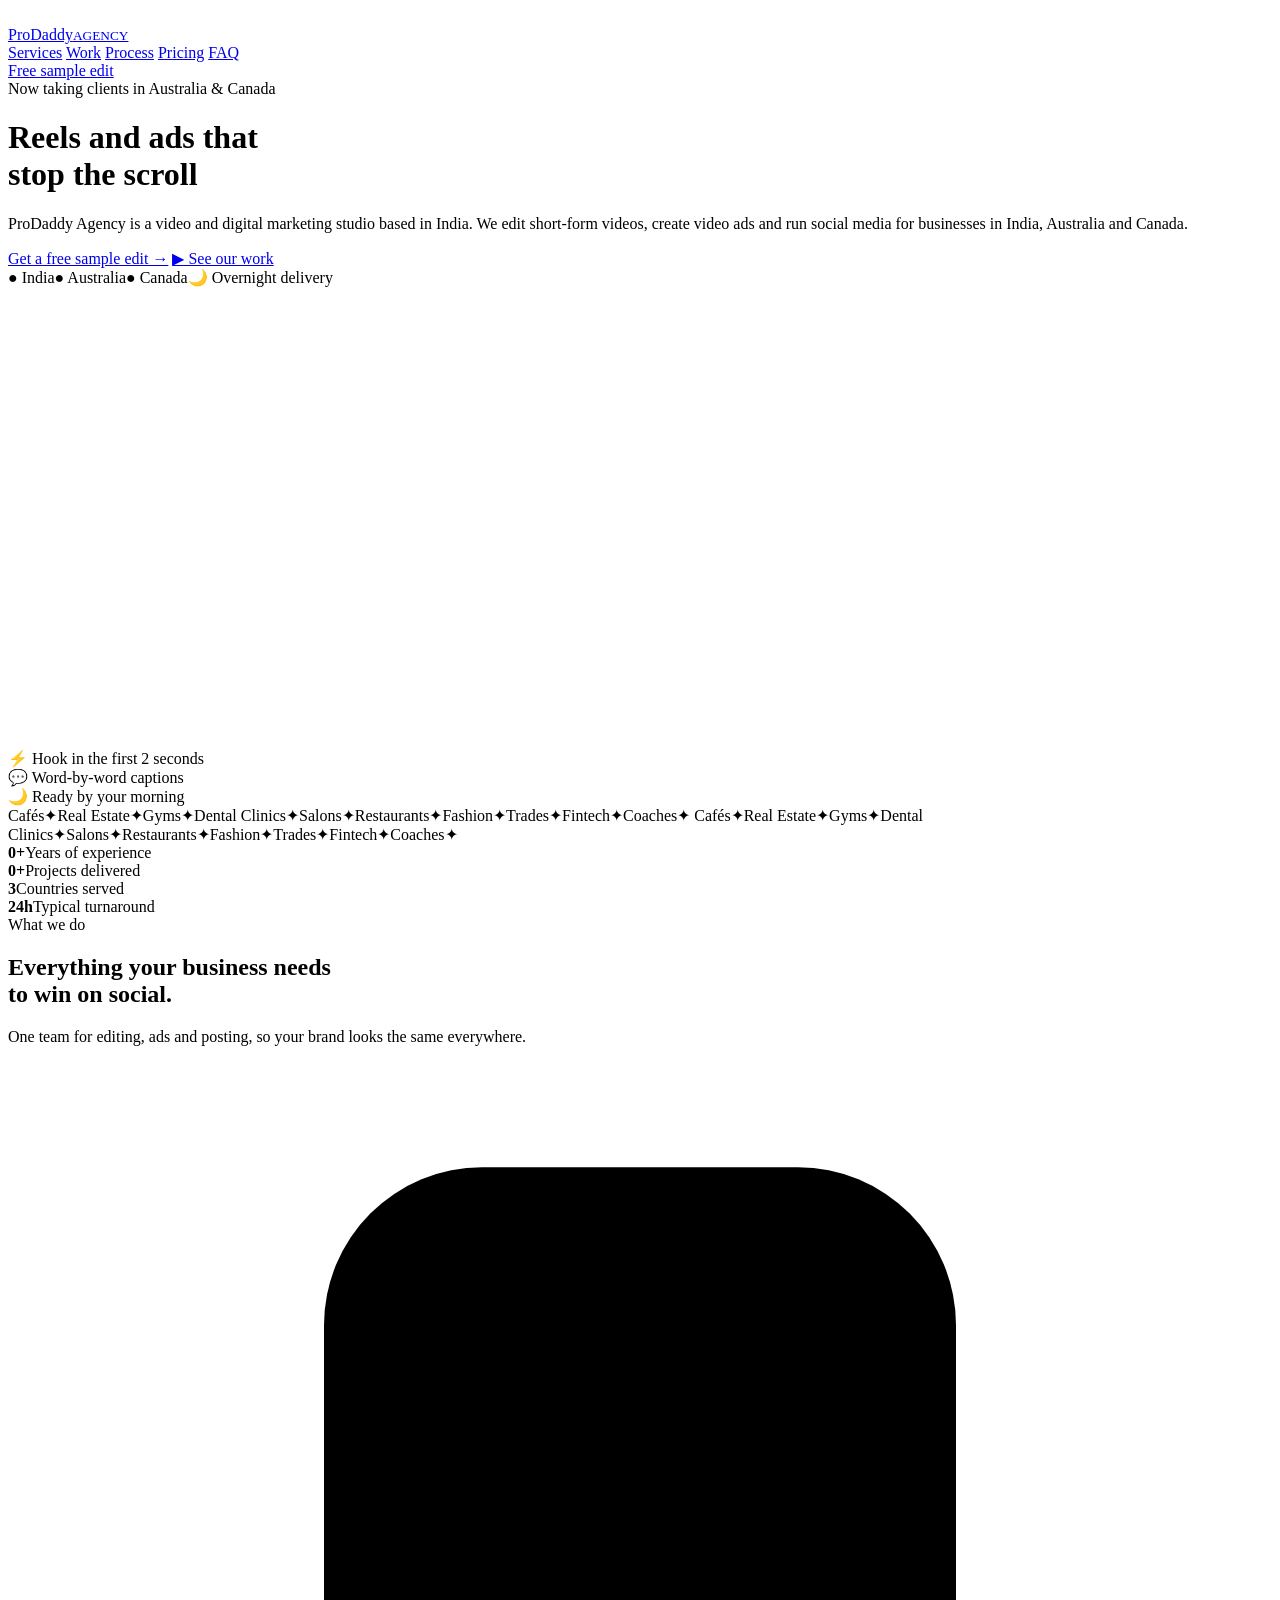
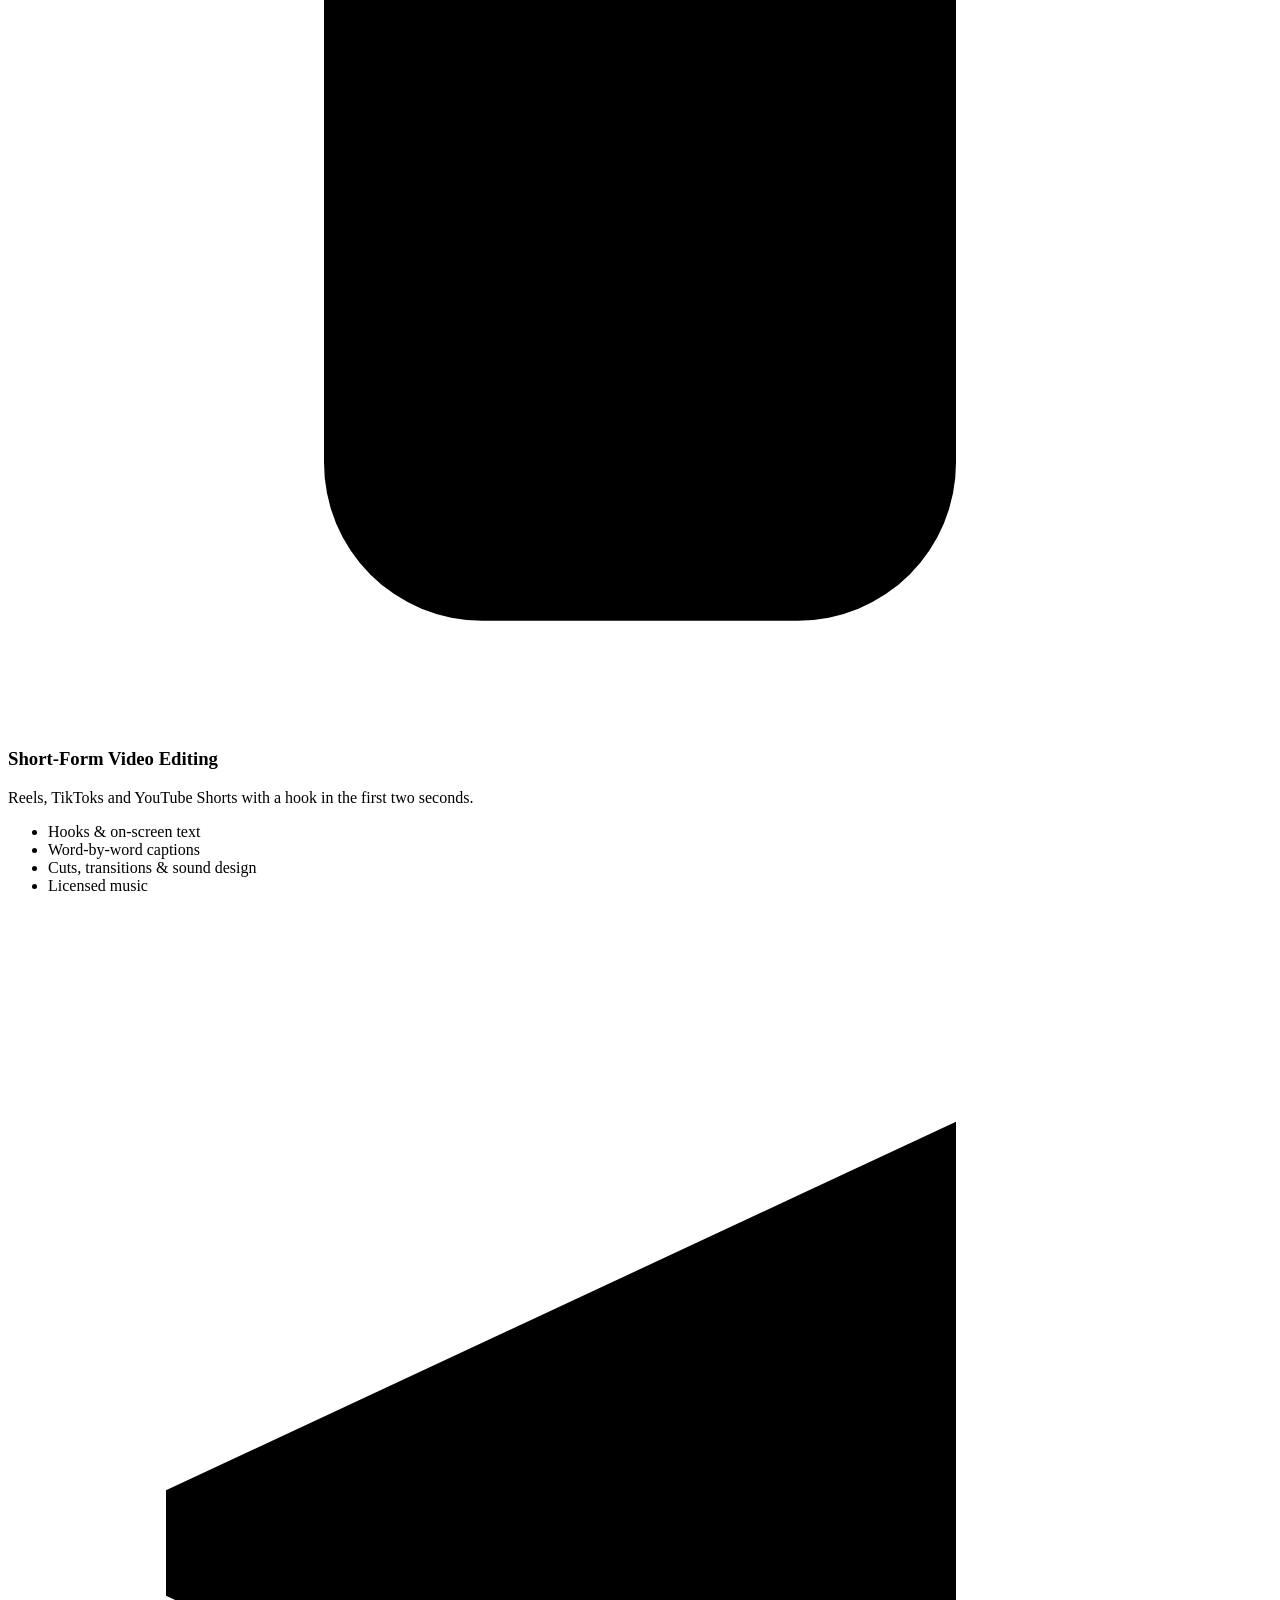
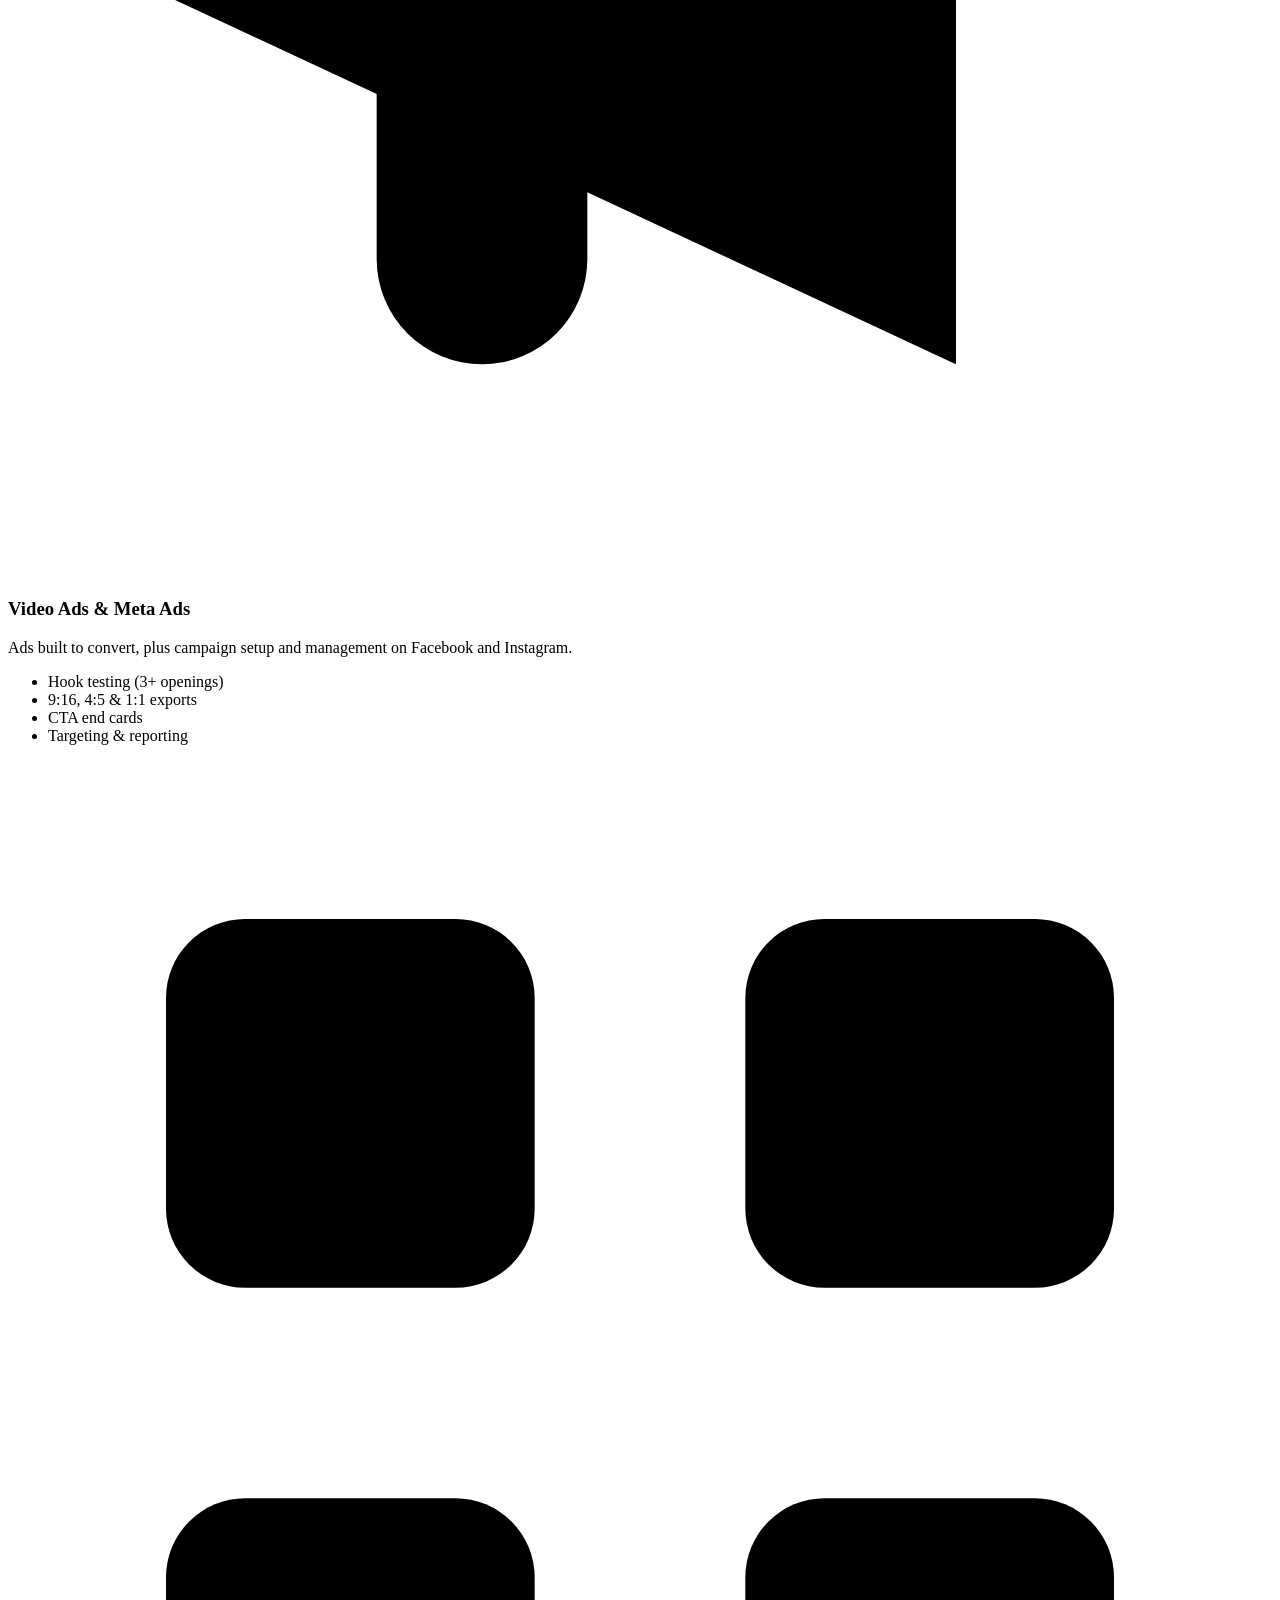
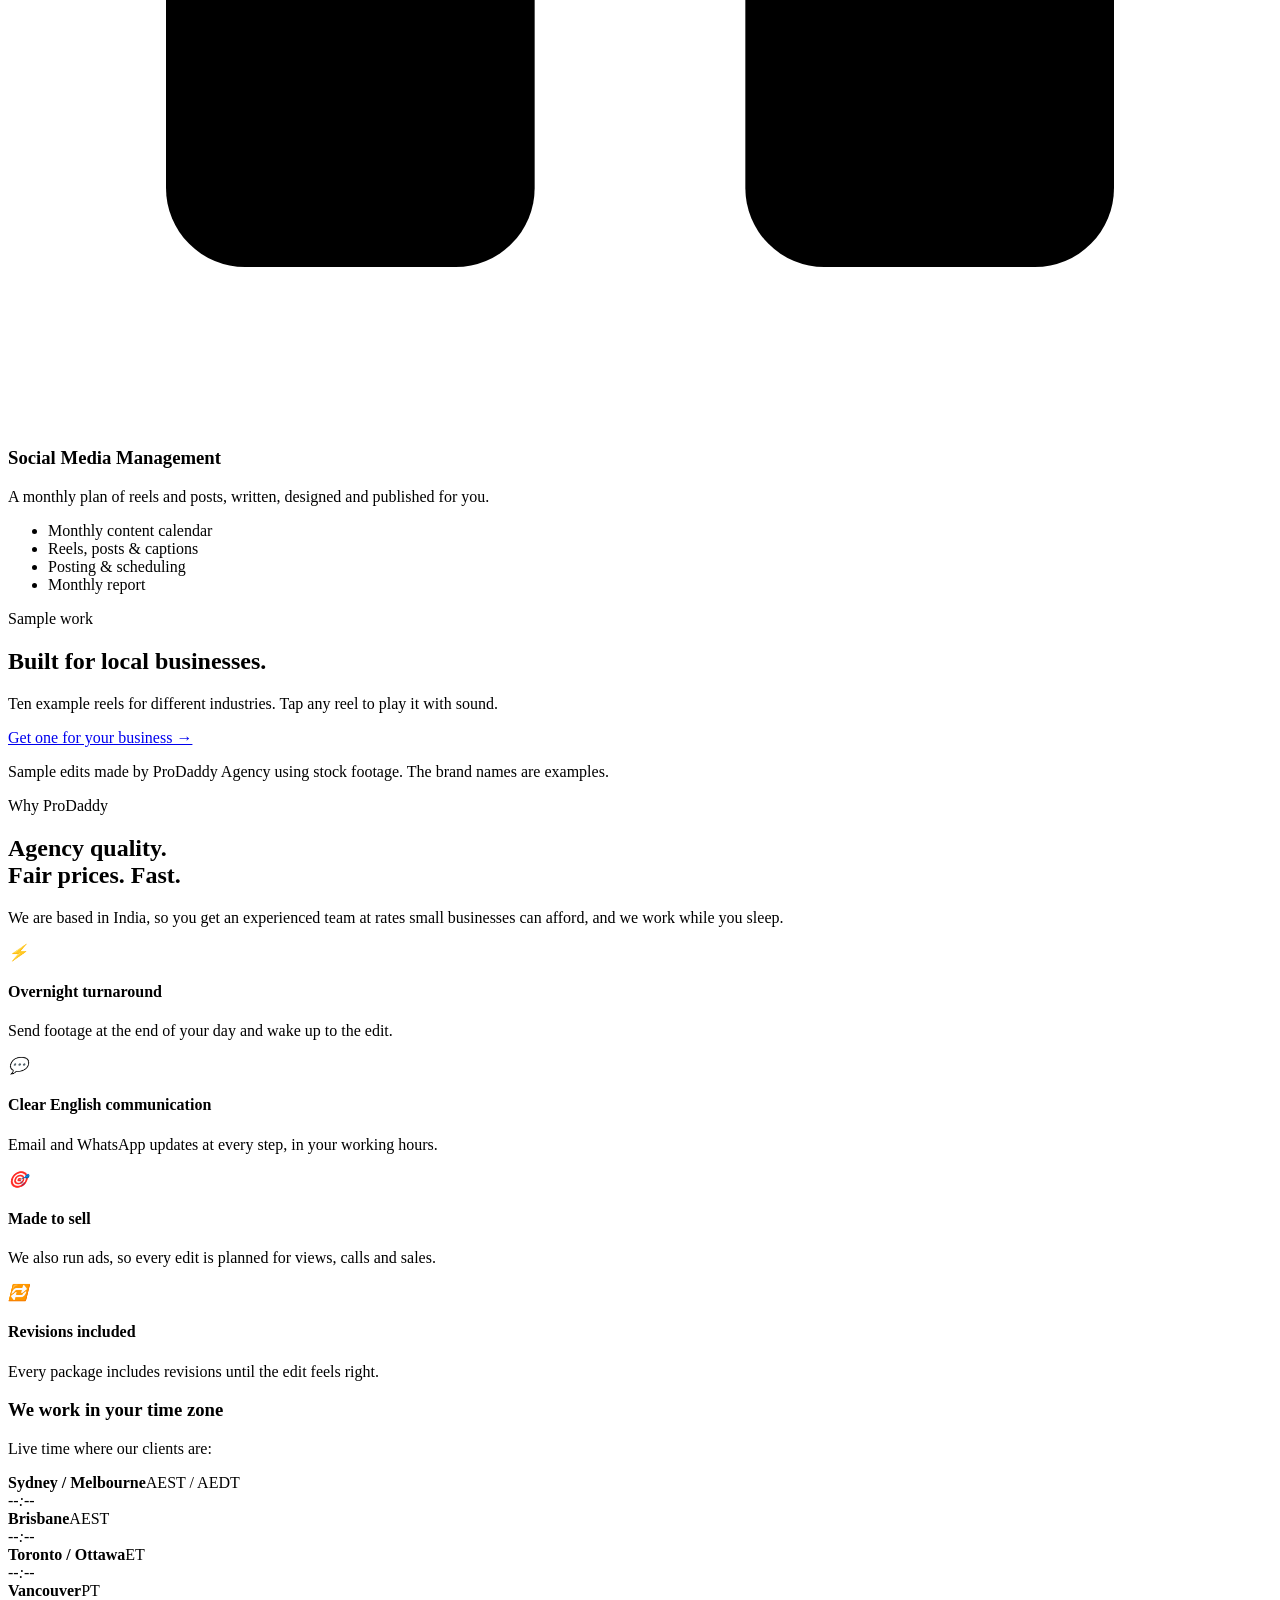
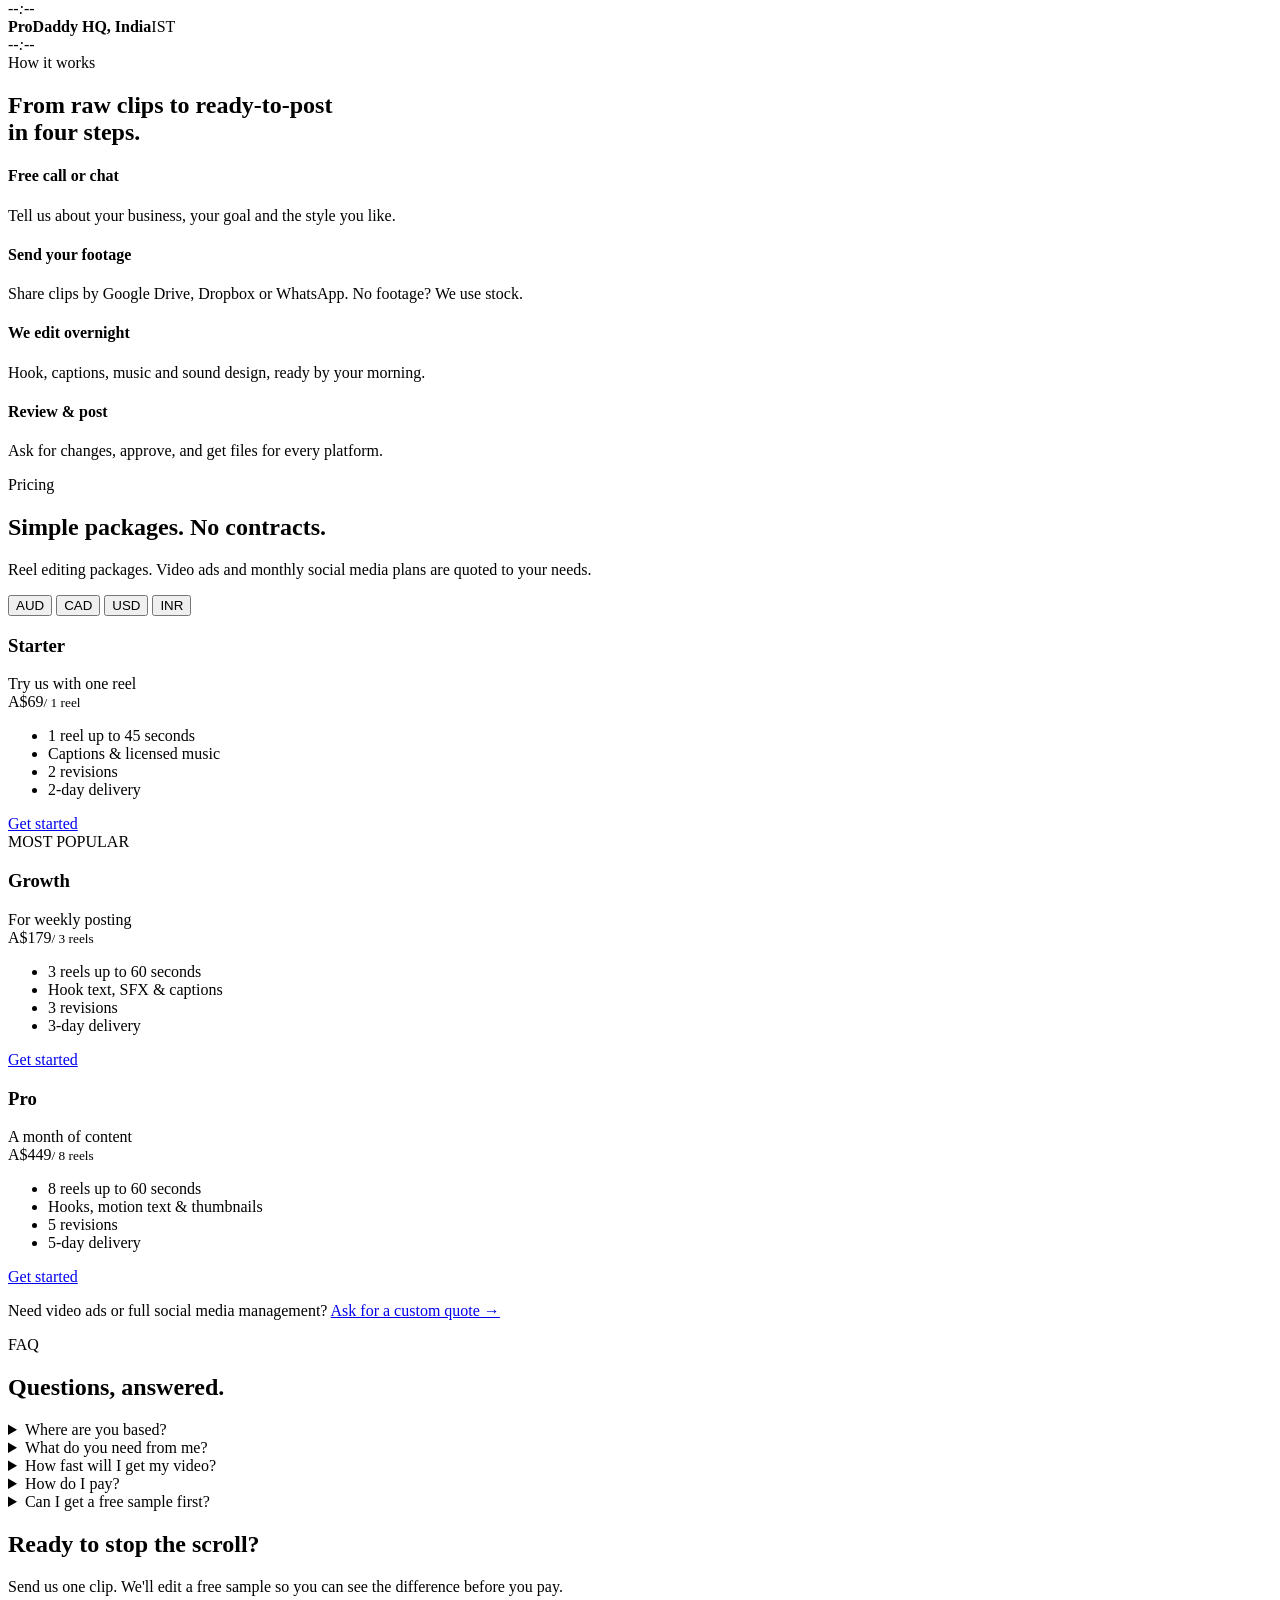
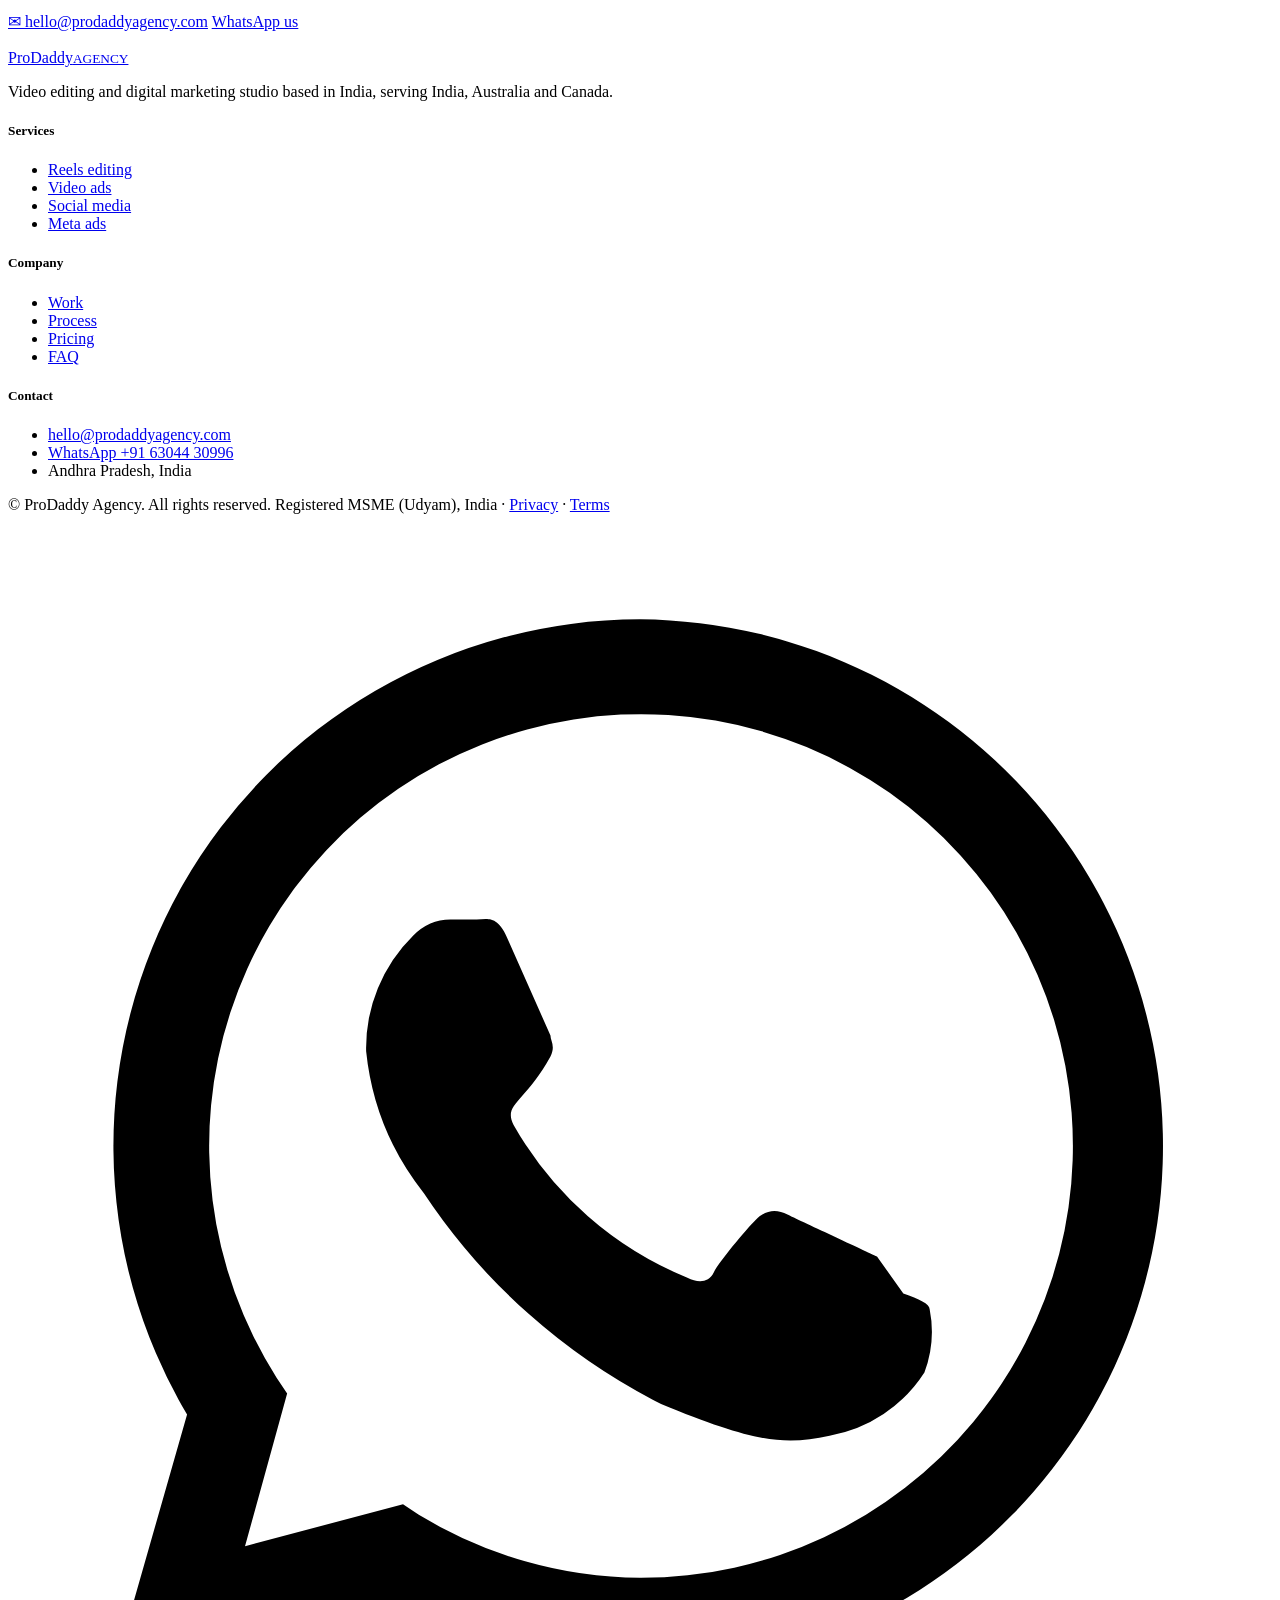
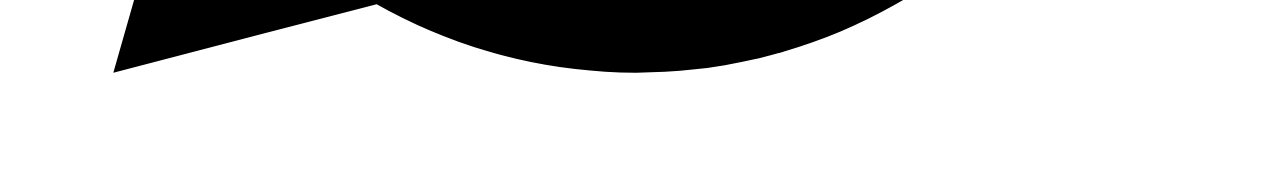
==== index.html @ bc30fbfe "Add files via upload" ====
<!doctype html>
<!--
  ProDaddy Agency – home page
  Files used by this page:
    css/style.css   → all colours, layout and design
    js/main.js      → animations, sample reels list, prices
    assets/images/  → logo, favicon, social share image
    assets/work/    → sample reel videos (.mp4) and their cover images (.jpg)
  Each section below starts with a comment that says what it is.
-->
<html lang="en">
<head>
  <meta charset="utf-8">
  <meta name="viewport" content="width=device-width, initial-scale=1">
  <title>ProDaddy Agency | Short-Form Video & Meta Ads Agency</title>
  <meta name="description" content="ProDaddy Agency is an India-based video and digital marketing agency. Scroll-stopping Reels, TikToks, video ads and social media management for businesses in India, Australia and Canada.">

  <!-- How the link looks when shared on WhatsApp, Facebook, LinkedIn -->
  <meta property="og:title" content="ProDaddy Agency | Scroll-stopping Reels & Ads">
  <meta property="og:description" content="Short-form video editing, video ads and social media management. India-based, serving India, Australia & Canada.">
  <meta property="og:image" content="assets/images/og.jpg">

  <link rel="icon" href="assets/images/favicon.png">
  <link rel="apple-touch-icon" href="assets/images/icon-192.png">
  <link rel="preconnect" href="https://fonts.googleapis.com">
  <link rel="preconnect" href="https://fonts.gstatic.com" crossorigin>
  <link href="https://fonts.googleapis.com/css2?family=Poppins:wght@400;500;600;700;800&display=swap" rel="stylesheet">
  <link rel="stylesheet" href="css/style.css">
</head>
<body>

<!-- ===================== NAVIGATION BAR ===================== -->
<nav class="nav" id="nav">
  <div class="container">
    <a href="#" class="logo"><img src="assets/images/favicon.png" alt=""><div>ProDaddy<small>AGENCY</small></div></a>
    <div class="nav-links">
      <a href="#services">Services</a>
      <a href="#work">Work</a>
      <a href="#process">Process</a>
      <a href="#pricing">Pricing</a>
      <a href="#faq">FAQ</a>
    </div>
    <a href="#contact" class="btn btn-primary">Free sample edit</a>
  </div>
</nav>


<!-- ===================== HERO (first screen) ===================== -->
<header class="hero">
  <div class="container">
    <div>
      <div class="status-pill"><span class="dot"></span> Now taking clients in Australia & Canada</div>
      <h1>Reels and ads that<br><span class="gradient-text rotating-word" id="rotating-word">stop the scroll</span></h1>
      <p class="lead">ProDaddy Agency is a video and digital marketing studio based in India. We edit short-form videos, create video ads and run social media for businesses in India, Australia and Canada.</p>
      <div class="button-row">
        <a href="#contact" class="btn btn-primary">Get a free sample edit →</a>
        <a href="#work" class="btn btn-outline">▶ See our work</a>
      </div>
      <div class="hero-countries"><span>● India</span><span>● Australia</span><span>● Canada</span><span>🌙 Overnight delivery</span></div>
    </div>

    <div class="phones">
      <div class="phone phone-left"><video src="assets/work/cafe.mp4" poster="assets/work/cafe.jpg" autoplay muted loop playsinline preload="metadata"></video></div>
      <div class="phone phone-center"><video src="assets/work/pay.mp4" poster="assets/work/pay.jpg" autoplay muted loop playsinline preload="metadata"></video></div>
      <div class="phone phone-right"><video src="assets/work/gym.mp4" poster="assets/work/gym.jpg" autoplay muted loop playsinline preload="metadata"></video></div>
      <div class="badge-float badge-1"><span>⚡</span> Hook in the first 2 seconds</div>
      <div class="badge-float badge-2"><span>💬</span> Word-by-word captions</div>
      <div class="badge-float badge-3"><span>🌙</span> Ready by your morning</div>
    </div>
  </div>
</header>


<!-- ===================== INDUSTRIES STRIP (scrolls by itself) ===================== -->
<!-- The list is written twice so the loop looks endless -->
<div class="marquee" aria-hidden="true">
  <div class="marquee-track">
    <span>Cafés</span><span>✦</span><span>Real Estate</span><span>✦</span><span>Gyms</span><span>✦</span><span>Dental Clinics</span><span>✦</span><span>Salons</span><span>✦</span><span>Restaurants</span><span>✦</span><span>Fashion</span><span>✦</span><span>Trades</span><span>✦</span><span>Fintech</span><span>✦</span><span>Coaches</span><span>✦</span>
    <span>Cafés</span><span>✦</span><span>Real Estate</span><span>✦</span><span>Gyms</span><span>✦</span><span>Dental Clinics</span><span>✦</span><span>Salons</span><span>✦</span><span>Restaurants</span><span>✦</span><span>Fashion</span><span>✦</span><span>Trades</span><span>✦</span><span>Fintech</span><span>✦</span><span>Coaches</span><span>✦</span>
  </div>
</div>


<!-- ===================== NUMBERS ===================== -->
<div class="stats">
  <div class="container">
    <div><b><span data-count="5">0</span>+</b><span>Years of experience</span></div>
    <div><b><span data-count="1000">0</span>+</b><span>Projects delivered</span></div>
    <div><b>3</b><span>Countries served</span></div>
    <div><b>24h</b><span>Typical turnaround</span></div>
  </div>
</div>


<!-- ===================== SERVICES ===================== -->
<section id="services">
  <div class="container">
    <span class="eyebrow">What we do</span>
    <h2>Everything your business needs<br>to win on social.</h2>
    <p class="lead">One team for editing, ads and posting, so your brand looks the same everywhere.</p>

    <div class="services-grid">
      <div class="card glow-card reveal">
        <div class="icon"><svg viewBox="0 0 24 24"><rect x="6" y="2" width="12" height="20" rx="3"/><path d="M10.5 9.5v5l4-2.5z"/></svg></div>
        <h3>Short-Form Video Editing</h3>
        <p>Reels, TikToks and YouTube Shorts with a hook in the first two seconds.</p>
        <ul class="tick-list"><li>Hooks & on-screen text</li><li>Word-by-word captions</li><li>Cuts, transitions & sound design</li><li>Licensed music</li></ul>
      </div>
      <div class="card glow-card reveal">
        <div class="icon"><svg viewBox="0 0 24 24"><path d="M3 11l15-7v16L3 13z"/><path d="M7 13v5a2 2 0 0 0 4 0v-3.5"/></svg></div>
        <h3>Video Ads & Meta Ads</h3>
        <p>Ads built to convert, plus campaign setup and management on Facebook and Instagram.</p>
        <ul class="tick-list"><li>Hook testing (3+ openings)</li><li>9:16, 4:5 & 1:1 exports</li><li>CTA end cards</li><li>Targeting & reporting</li></ul>
      </div>
      <div class="card glow-card reveal">
        <div class="icon"><svg viewBox="0 0 24 24"><rect x="3" y="3" width="7" height="7" rx="1.5"/><rect x="14" y="3" width="7" height="7" rx="1.5"/><rect x="3" y="14" width="7" height="7" rx="1.5"/><rect x="14" y="14" width="7" height="7" rx="1.5"/></svg></div>
        <h3>Social Media Management</h3>
        <p>A monthly plan of reels and posts, written, designed and published for you.</p>
        <ul class="tick-list"><li>Monthly content calendar</li><li>Reels, posts & captions</li><li>Posting & scheduling</li><li>Monthly report</li></ul>
      </div>
    </div>
  </div>
</section>


<!-- ===================== SAMPLE WORK ===================== -->
<!-- The reels are added by js/main.js (edit the SAMPLE_REELS list there) -->
<section id="work" class="section-alt">
  <div class="container">
    <div class="work-head">
      <div>
        <span class="eyebrow">Sample work</span>
        <h2>Built for local businesses.</h2>
        <p class="lead">Ten example reels for different industries. Tap any reel to play it with sound.</p>
      </div>
      <a href="#contact" class="btn btn-outline">Get one for your business →</a>
    </div>
    <div class="reels-grid" id="reels-grid"></div>
    <p class="small-note">Sample edits made by ProDaddy Agency using stock footage. The brand names are examples.</p>
  </div>
</section>


<!-- ===================== WHY US + LIVE CLOCKS ===================== -->
<section>
  <div class="container why">
    <div class="reveal">
      <span class="eyebrow">Why ProDaddy</span>
      <h2>Agency quality.<br>Fair prices. <span class="gradient-text">Fast.</span></h2>
      <p class="lead">We are based in India, so you get an experienced team at rates small businesses can afford, and we work while you sleep.</p>
      <div class="why-list">
        <div class="why-item glow-card"><i>⚡</i><div><h4>Overnight turnaround</h4><p>Send footage at the end of your day and wake up to the edit.</p></div></div>
        <div class="why-item glow-card"><i>💬</i><div><h4>Clear English communication</h4><p>Email and WhatsApp updates at every step, in your working hours.</p></div></div>
        <div class="why-item glow-card"><i>🎯</i><div><h4>Made to sell</h4><p>We also run ads, so every edit is planned for views, calls and sales.</p></div></div>
        <div class="why-item glow-card"><i>🔁</i><div><h4>Revisions included</h4><p>Every package includes revisions until the edit feels right.</p></div></div>
      </div>
    </div>

    <div class="clock-box reveal">
      <h3>We work in your time zone</h3>
      <p>Live time where our clients are:</p>
      <div class="clock-row"><div><b>Sydney / Melbourne</b><span>AEST / AEDT</span></div><em data-timezone="Australia/Sydney">--:--</em></div>
      <div class="clock-row"><div><b>Brisbane</b><span>AEST</span></div><em data-timezone="Australia/Brisbane">--:--</em></div>
      <div class="clock-row"><div><b>Toronto / Ottawa</b><span>ET</span></div><em data-timezone="America/Toronto">--:--</em></div>
      <div class="clock-row"><div><b>Vancouver</b><span>PT</span></div><em data-timezone="America/Vancouver">--:--</em></div>
      <div class="clock-row home"><div><b>ProDaddy HQ, India</b><span>IST</span></div><em data-timezone="Asia/Kolkata">--:--</em></div>
    </div>
  </div>
</section>


<!-- ===================== PROCESS (4 steps) ===================== -->
<section id="process" style="padding-top: 0">
  <div class="container">
    <span class="eyebrow">How it works</span>
    <h2>From raw clips to ready-to-post<br>in four steps.</h2>
    <div class="steps">
      <div class="step reveal"><h4>Free call or chat</h4><p>Tell us about your business, your goal and the style you like.</p></div>
      <div class="step reveal"><h4>Send your footage</h4><p>Share clips by Google Drive, Dropbox or WhatsApp. No footage? We use stock.</p></div>
      <div class="step reveal"><h4>We edit overnight</h4><p>Hook, captions, music and sound design, ready by your morning.</p></div>
      <div class="step reveal"><h4>Review & post</h4><p>Ask for changes, approve, and get files for every platform.</p></div>
    </div>
  </div>
</section>


<!-- ===================== PRICING ===================== -->
<!-- Prices are set in js/main.js (PRICES list). The numbers here are only a fallback. -->
<section id="pricing" class="section-alt">
  <div class="container">
    <div class="center">
      <span class="eyebrow">Pricing</span>
      <h2>Simple packages. No contracts.</h2>
      <p class="lead">Reel editing packages. Video ads and monthly social media plans are quoted to your needs.</p>
      <div class="currency-switch">
        <button data-currency="AUD" class="active">AUD</button>
        <button data-currency="CAD">CAD</button>
        <button data-currency="USD">USD</button>
        <button data-currency="INR">INR</button>
      </div>
    </div>

    <div class="plans">
      <div class="plan glow-card reveal">
        <h3>Starter</h3><div class="plan-sub">Try us with one reel</div>
        <div class="price" data-plan="starter">A$69<small>/ 1 reel</small></div>
        <ul class="tick-list"><li>1 reel up to 45 seconds</li><li>Captions & licensed music</li><li>2 revisions</li><li>2-day delivery</li></ul>
        <a href="#contact" class="btn btn-outline">Get started</a>
      </div>
      <div class="plan popular glow-card reveal">
        <span class="plan-badge">MOST POPULAR</span>
        <h3>Growth</h3><div class="plan-sub">For weekly posting</div>
        <div class="price" data-plan="growth">A$179<small>/ 3 reels</small></div>
        <ul class="tick-list"><li>3 reels up to 60 seconds</li><li>Hook text, SFX & captions</li><li>3 revisions</li><li>3-day delivery</li></ul>
        <a href="#contact" class="btn btn-primary">Get started</a>
      </div>
      <div class="plan glow-card reveal">
        <h3>Pro</h3><div class="plan-sub">A month of content</div>
        <div class="price" data-plan="pro">A$449<small>/ 8 reels</small></div>
        <ul class="tick-list"><li>8 reels up to 60 seconds</li><li>Hooks, motion text & thumbnails</li><li>5 revisions</li><li>5-day delivery</li></ul>
        <a href="#contact" class="btn btn-outline">Get started</a>
      </div>
    </div>
    <p class="pricing-note">Need video ads or full social media management? <a href="#contact">Ask for a custom quote →</a></p>
  </div>
</section>


<!-- ===================== FAQ ===================== -->
<section id="faq">
  <div class="container">
    <div class="center"><span class="eyebrow">FAQ</span><h2>Questions, answered.</h2></div>
    <div class="faq">
      <details><summary>Where are you based?</summary><p>ProDaddy Agency is based in Andhra Pradesh, India. We work with businesses in India, Australia and Canada, fully online.</p></details>
      <details><summary>What do you need from me?</summary><p>Your raw clips (phone footage is fine), your logo and brand colours, and any example video you like. We can also use licensed stock footage.</p></details>
      <details><summary>How fast will I get my video?</summary><p>Most single reels are delivered within 24 to 48 hours. Because of the time difference, footage sent in your evening is usually ready by your morning.</p></details>
      <details><summary>How do I pay?</summary><p>International clients can pay by card or bank transfer through our invoice, or order through our Fiverr and Upwork profiles. Indian clients can pay by UPI or bank transfer.</p></details>
      <details><summary>Can I get a free sample first?</summary><p>Yes. Send us one short clip and we will edit the first 10 to 15 seconds for free, so you can see our style before you pay.</p></details>
    </div>
  </div>
</section>


<!-- ===================== FINAL CALL-TO-ACTION ===================== -->
<section class="final-cta" id="contact">
  <div class="container">
    <div class="cta-box">
      <h2>Ready to stop the scroll?</h2>
      <p>Send us one clip. We'll edit a free sample so you can see the difference before you pay.</p>
      <div class="button-row">
        <a class="btn btn-white" href="mailto:hello@prodaddyagency.com?subject=Free%20sample%20edit">✉ hello@prodaddyagency.com</a>
        <a class="btn btn-outline" href="https://wa.me/916304430996?text=Hi%20ProDaddy%2C%20I%27d%20like%20a%20free%20sample%20edit." target="_blank" rel="noopener">WhatsApp us</a>
      </div>
    </div>
  </div>
</section>


<!-- ===================== FOOTER ===================== -->
<footer class="footer">
  <div class="container">
    <div class="footer-grid">
      <div>
        <a href="#" class="logo"><img src="assets/images/favicon.png" alt=""><div>ProDaddy<small>AGENCY</small></div></a>
        <p>Video editing and digital marketing studio based in India, serving India, Australia and Canada.</p>
      </div>
      <div><h5>Services</h5><ul><li><a href="#services">Reels editing</a></li><li><a href="#services">Video ads</a></li><li><a href="#services">Social media</a></li><li><a href="#services">Meta ads</a></li></ul></div>
      <div><h5>Company</h5><ul><li><a href="#work">Work</a></li><li><a href="#process">Process</a></li><li><a href="#pricing">Pricing</a></li><li><a href="#faq">FAQ</a></li></ul></div>
      <div><h5>Contact</h5><ul><li><a href="mailto:hello@prodaddyagency.com">hello@prodaddyagency.com</a></li><li><a href="https://wa.me/916304430996" target="_blank" rel="noopener">WhatsApp +91 63044 30996</a></li><li>Andhra Pradesh, India</li></ul></div>
    </div>
    <div class="footer-bottom">
      <span>© <span id="year"></span> ProDaddy Agency. All rights reserved.</span>
      <span>Registered MSME (Udyam), India · <a href="privacy.html">Privacy</a> · <a href="terms.html">Terms</a></span>
    </div>
  </div>
</footer>


<!-- Floating WhatsApp button (bottom right corner) -->
<a class="whatsapp-btn" href="https://wa.me/916304430996?text=Hi%20ProDaddy%2C%20I%27d%20like%20a%20free%20sample%20edit." target="_blank" rel="noopener" aria-label="Chat on WhatsApp">
  <svg viewBox="0 0 24 24"><path d="M12 2a10 10 0 0 0-8.6 15.1L2 22l5-1.3A10 10 0 1 0 12 2zm0 18.2a8.2 8.2 0 0 1-4.2-1.2l-.3-.2-3 .8.8-2.9-.2-.3A8.2 8.2 0 1 1 12 20.2zm4.5-6.1c-.2-.1-1.5-.7-1.7-.8s-.4-.1-.6.1-.7.8-.8 1-.3.2-.5.1a6.7 6.7 0 0 1-3.3-2.9c-.2-.4.2-.4.7-1.3.1-.2 0-.3 0-.4l-.8-1.8c-.2-.5-.4-.4-.6-.4h-.5a1 1 0 0 0-.7.3 3 3 0 0 0-.9 2.2 5.2 5.2 0 0 0 1.1 2.7 11.8 11.8 0 0 0 4.5 4c1.7.7 2.3.8 3.2.6a2.7 2.7 0 0 0 1.8-1.2 2.2 2.2 0 0 0 .1-1.2c0-.1-.2-.2-.5-.3z"/></svg>
</a>

<script src="js/main.js"></script>
</body>
</html>
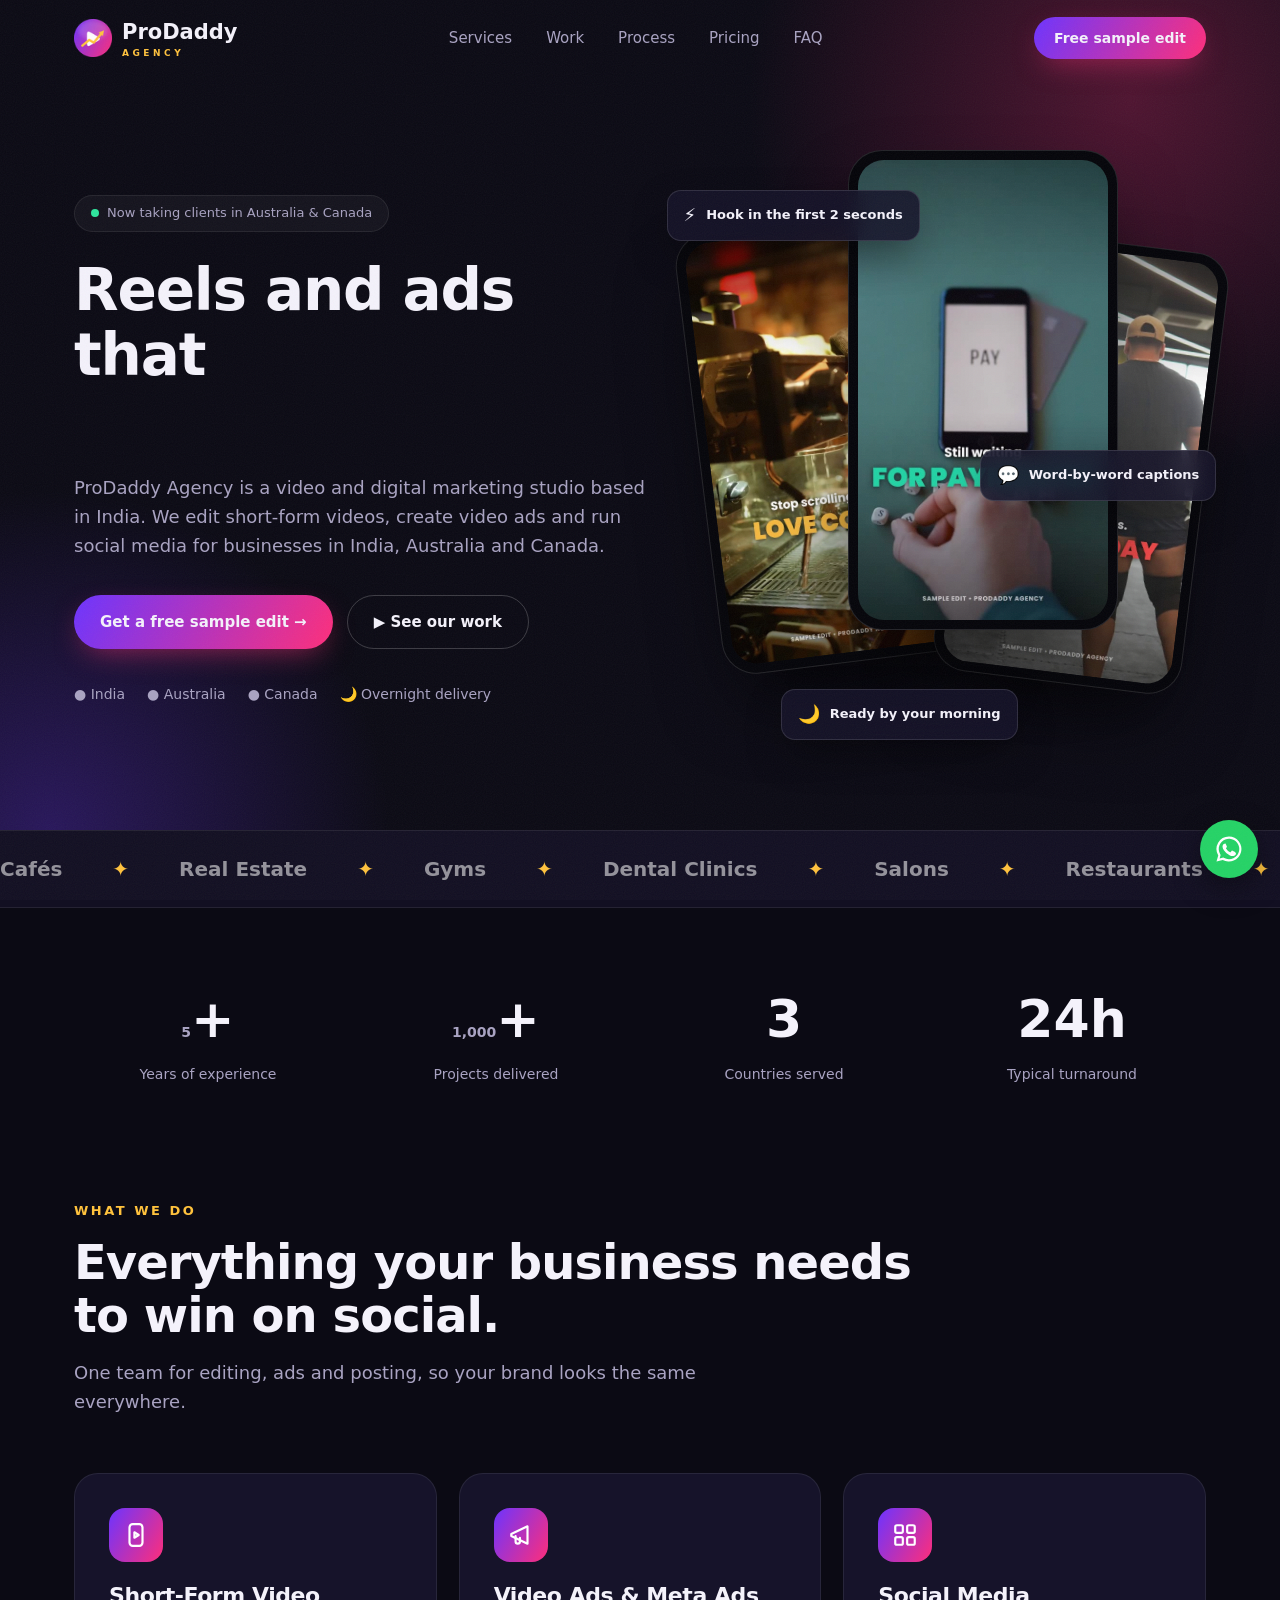
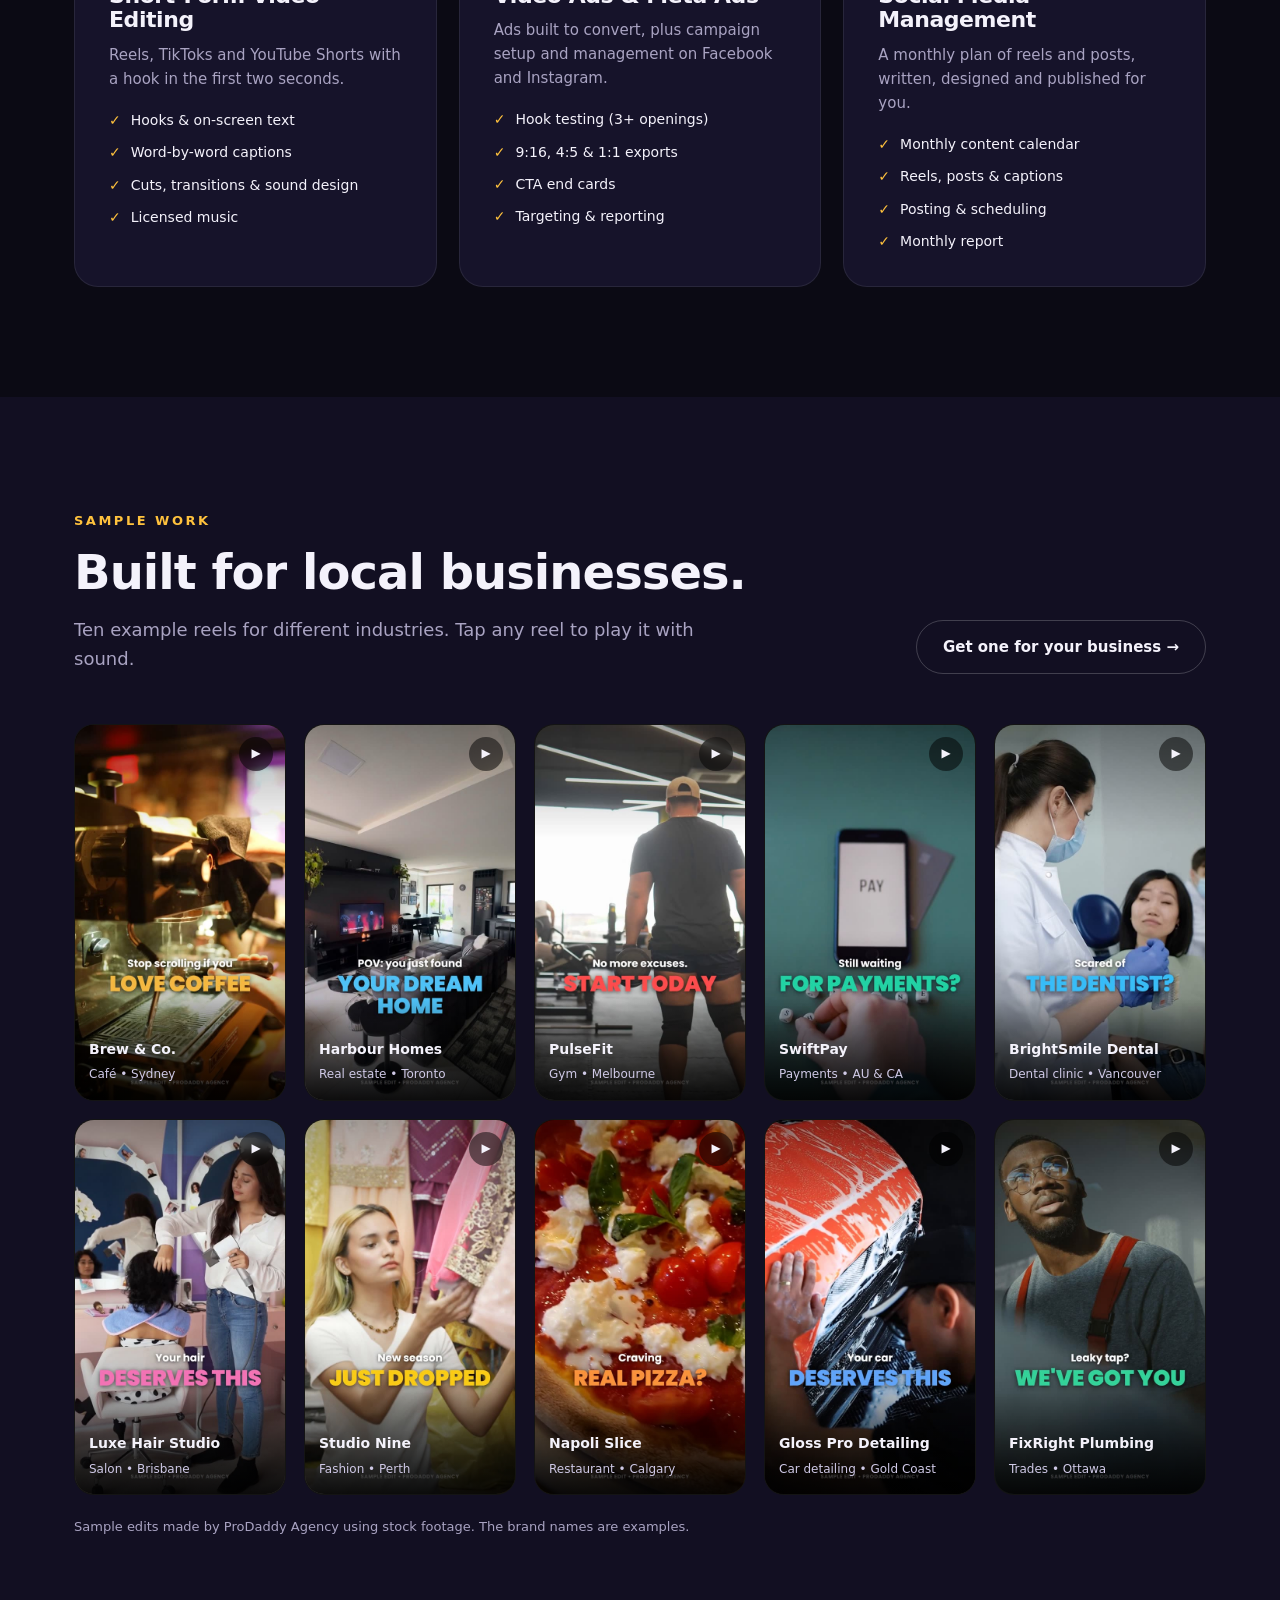
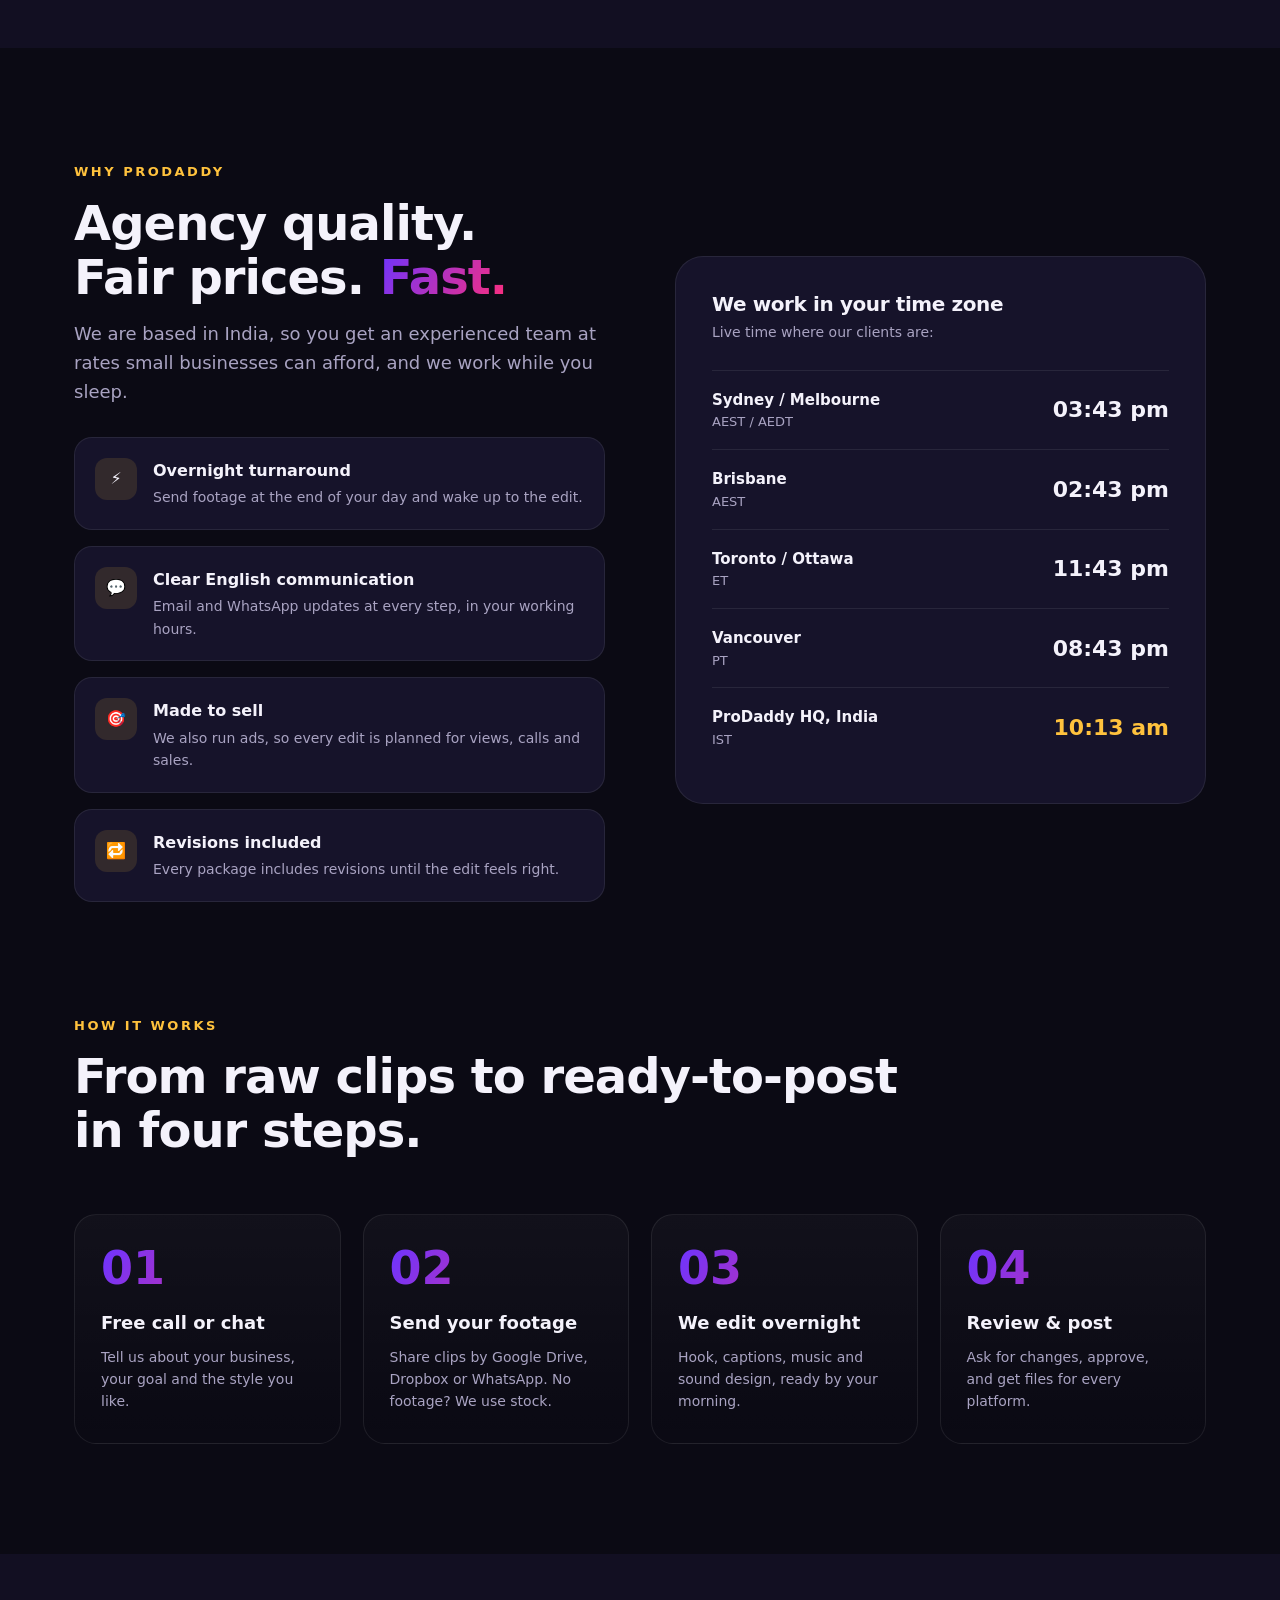
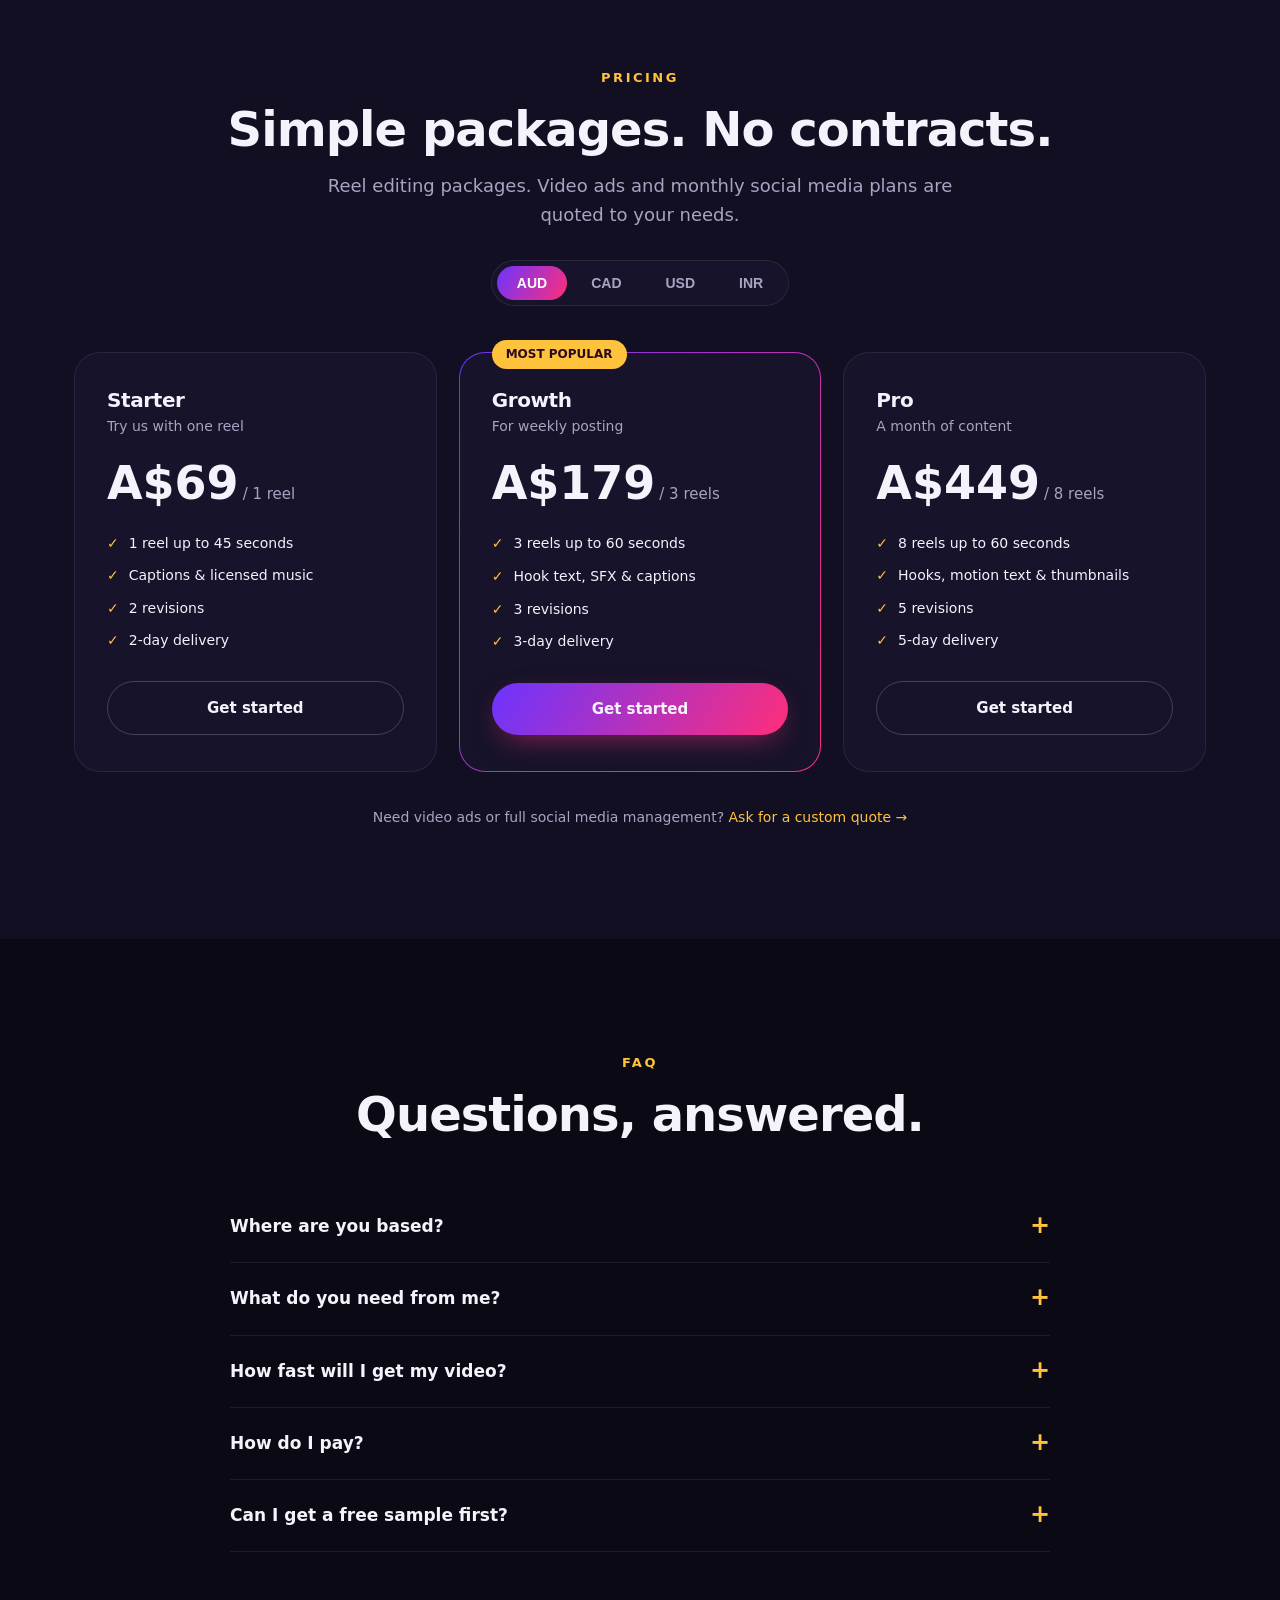
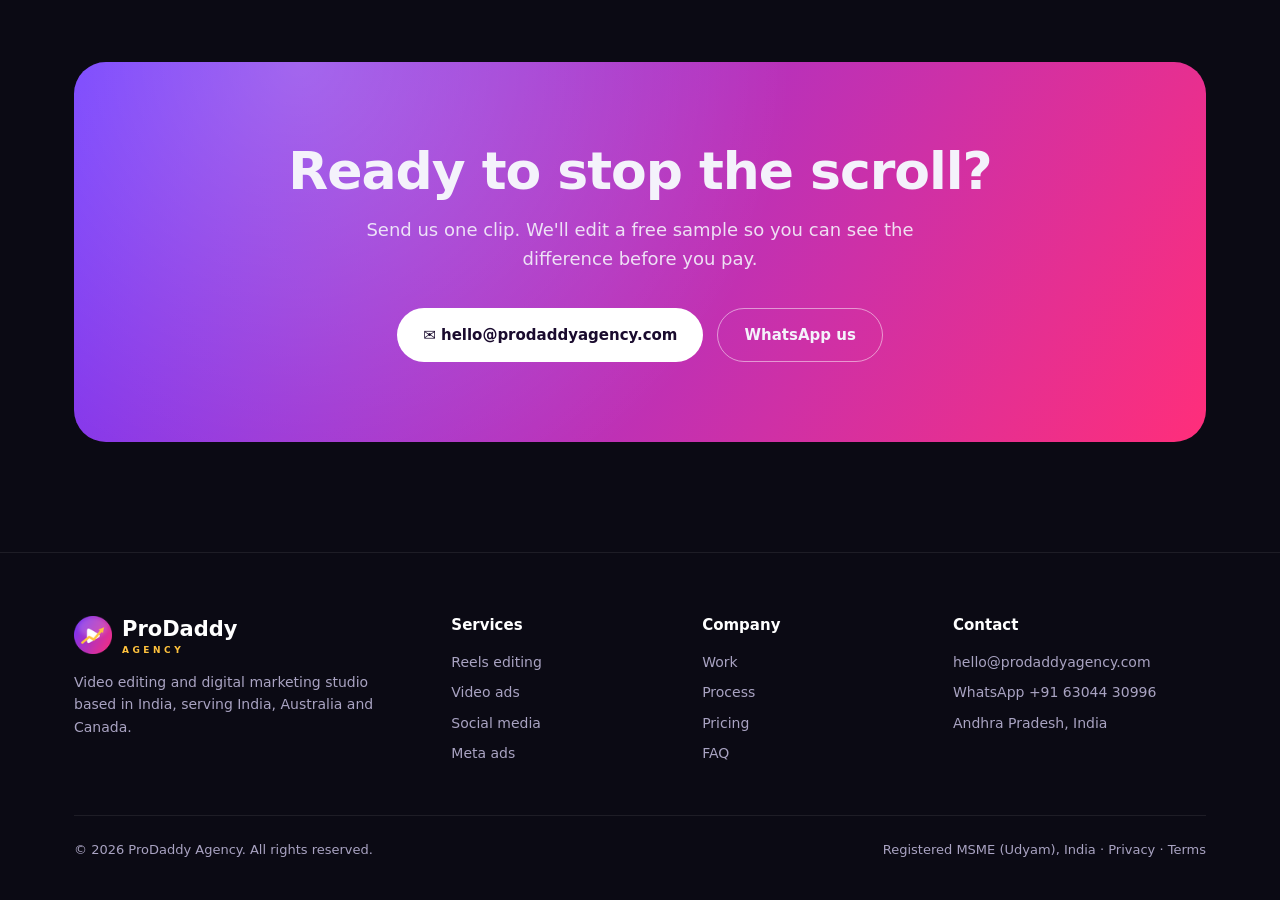
==== commit 77d493ab: "Add files via upload" ====
--- a/index.html
+++ b/index.html
@@ -1,286 +1,291 @@
-<!doctype html>
-<!--
-  ProDaddy Agency – home page
-  Files used by this page:
-    css/style.css   → all colours, layout and design
-    js/main.js      → animations, sample reels list, prices
-    assets/images/  → logo, favicon, social share image
-    assets/work/    → sample reel videos (.mp4) and their cover images (.jpg)
-  Each section below starts with a comment that says what it is.
--->
-<html lang="en">
-<head>
-  <meta charset="utf-8">
-  <meta name="viewport" content="width=device-width, initial-scale=1">
-  <title>ProDaddy Agency | Short-Form Video & Meta Ads Agency</title>
-  <meta name="description" content="ProDaddy Agency is an India-based video and digital marketing agency. Scroll-stopping Reels, TikToks, video ads and social media management for businesses in India, Australia and Canada.">
-
-  <!-- How the link looks when shared on WhatsApp, Facebook, LinkedIn -->
-  <meta property="og:title" content="ProDaddy Agency | Scroll-stopping Reels & Ads">
-  <meta property="og:description" content="Short-form video editing, video ads and social media management. India-based, serving India, Australia & Canada.">
-  <meta property="og:image" content="assets/images/og.jpg">
-
-  <link rel="icon" href="assets/images/favicon.png">
-  <link rel="apple-touch-icon" href="assets/images/icon-192.png">
-  <link rel="preconnect" href="https://fonts.googleapis.com">
-  <link rel="preconnect" href="https://fonts.gstatic.com" crossorigin>
-  <link href="https://fonts.googleapis.com/css2?family=Poppins:wght@400;500;600;700;800&display=swap" rel="stylesheet">
-  <link rel="stylesheet" href="css/style.css">
-</head>
-<body>
-
-<!-- ===================== NAVIGATION BAR ===================== -->
-<nav class="nav" id="nav">
-  <div class="container">
-    <a href="#" class="logo"><img src="assets/images/favicon.png" alt=""><div>ProDaddy<small>AGENCY</small></div></a>
-    <div class="nav-links">
-      <a href="#services">Services</a>
-      <a href="#work">Work</a>
-      <a href="#process">Process</a>
-      <a href="#pricing">Pricing</a>
-      <a href="#faq">FAQ</a>
-    </div>
-    <a href="#contact" class="btn btn-primary">Free sample edit</a>
-  </div>
-</nav>
-
-
-<!-- ===================== HERO (first screen) ===================== -->
-<header class="hero">
-  <div class="container">
-    <div>
-      <div class="status-pill"><span class="dot"></span> Now taking clients in Australia & Canada</div>
-      <h1>Reels and ads that<br><span class="gradient-text rotating-word" id="rotating-word">stop the scroll</span></h1>
-      <p class="lead">ProDaddy Agency is a video and digital marketing studio based in India. We edit short-form videos, create video ads and run social media for businesses in India, Australia and Canada.</p>
-      <div class="button-row">
-        <a href="#contact" class="btn btn-primary">Get a free sample edit →</a>
-        <a href="#work" class="btn btn-outline">▶ See our work</a>
-      </div>
-      <div class="hero-countries"><span>● India</span><span>● Australia</span><span>● Canada</span><span>🌙 Overnight delivery</span></div>
-    </div>
-
-    <div class="phones">
-      <div class="phone phone-left"><video src="assets/work/cafe.mp4" poster="assets/work/cafe.jpg" autoplay muted loop playsinline preload="metadata"></video></div>
-      <div class="phone phone-center"><video src="assets/work/pay.mp4" poster="assets/work/pay.jpg" autoplay muted loop playsinline preload="metadata"></video></div>
-      <div class="phone phone-right"><video src="assets/work/gym.mp4" poster="assets/work/gym.jpg" autoplay muted loop playsinline preload="metadata"></video></div>
-      <div class="badge-float badge-1"><span>⚡</span> Hook in the first 2 seconds</div>
-      <div class="badge-float badge-2"><span>💬</span> Word-by-word captions</div>
-      <div class="badge-float badge-3"><span>🌙</span> Ready by your morning</div>
-    </div>
-  </div>
-</header>
-
-
-<!-- ===================== INDUSTRIES STRIP (scrolls by itself) ===================== -->
-<!-- The list is written twice so the loop looks endless -->
-<div class="marquee" aria-hidden="true">
-  <div class="marquee-track">
-    <span>Cafés</span><span>✦</span><span>Real Estate</span><span>✦</span><span>Gyms</span><span>✦</span><span>Dental Clinics</span><span>✦</span><span>Salons</span><span>✦</span><span>Restaurants</span><span>✦</span><span>Fashion</span><span>✦</span><span>Trades</span><span>✦</span><span>Fintech</span><span>✦</span><span>Coaches</span><span>✦</span>
-    <span>Cafés</span><span>✦</span><span>Real Estate</span><span>✦</span><span>Gyms</span><span>✦</span><span>Dental Clinics</span><span>✦</span><span>Salons</span><span>✦</span><span>Restaurants</span><span>✦</span><span>Fashion</span><span>✦</span><span>Trades</span><span>✦</span><span>Fintech</span><span>✦</span><span>Coaches</span><span>✦</span>
-  </div>
-</div>
-
-
-<!-- ===================== NUMBERS ===================== -->
-<div class="stats">
-  <div class="container">
-    <div><b><span data-count="5">0</span>+</b><span>Years of experience</span></div>
-    <div><b><span data-count="1000">0</span>+</b><span>Projects delivered</span></div>
-    <div><b>3</b><span>Countries served</span></div>
-    <div><b>24h</b><span>Typical turnaround</span></div>
-  </div>
-</div>
-
-
-<!-- ===================== SERVICES ===================== -->
-<section id="services">
-  <div class="container">
-    <span class="eyebrow">What we do</span>
-    <h2>Everything your business needs<br>to win on social.</h2>
-    <p class="lead">One team for editing, ads and posting, so your brand looks the same everywhere.</p>
-
-    <div class="services-grid">
-      <div class="card glow-card reveal">
-        <div class="icon"><svg viewBox="0 0 24 24"><rect x="6" y="2" width="12" height="20" rx="3"/><path d="M10.5 9.5v5l4-2.5z"/></svg></div>
-        <h3>Short-Form Video Editing</h3>
-        <p>Reels, TikToks and YouTube Shorts with a hook in the first two seconds.</p>
-        <ul class="tick-list"><li>Hooks & on-screen text</li><li>Word-by-word captions</li><li>Cuts, transitions & sound design</li><li>Licensed music</li></ul>
-      </div>
-      <div class="card glow-card reveal">
-        <div class="icon"><svg viewBox="0 0 24 24"><path d="M3 11l15-7v16L3 13z"/><path d="M7 13v5a2 2 0 0 0 4 0v-3.5"/></svg></div>
-        <h3>Video Ads & Meta Ads</h3>
-        <p>Ads built to convert, plus campaign setup and management on Facebook and Instagram.</p>
-        <ul class="tick-list"><li>Hook testing (3+ openings)</li><li>9:16, 4:5 & 1:1 exports</li><li>CTA end cards</li><li>Targeting & reporting</li></ul>
-      </div>
-      <div class="card glow-card reveal">
-        <div class="icon"><svg viewBox="0 0 24 24"><rect x="3" y="3" width="7" height="7" rx="1.5"/><rect x="14" y="3" width="7" height="7" rx="1.5"/><rect x="3" y="14" width="7" height="7" rx="1.5"/><rect x="14" y="14" width="7" height="7" rx="1.5"/></svg></div>
-        <h3>Social Media Management</h3>
-        <p>A monthly plan of reels and posts, written, designed and published for you.</p>
-        <ul class="tick-list"><li>Monthly content calendar</li><li>Reels, posts & captions</li><li>Posting & scheduling</li><li>Monthly report</li></ul>
-      </div>
-    </div>
-  </div>
-</section>
-
-
-<!-- ===================== SAMPLE WORK ===================== -->
-<!-- The reels are added by js/main.js (edit the SAMPLE_REELS list there) -->
-<section id="work" class="section-alt">
-  <div class="container">
-    <div class="work-head">
-      <div>
-        <span class="eyebrow">Sample work</span>
-        <h2>Built for local businesses.</h2>
-        <p class="lead">Ten example reels for different industries. Tap any reel to play it with sound.</p>
-      </div>
-      <a href="#contact" class="btn btn-outline">Get one for your business →</a>
-    </div>
-    <div class="reels-grid" id="reels-grid"></div>
-    <p class="small-note">Sample edits made by ProDaddy Agency using stock footage. The brand names are examples.</p>
-  </div>
-</section>
-
-
-<!-- ===================== WHY US + LIVE CLOCKS ===================== -->
-<section>
-  <div class="container why">
-    <div class="reveal">
-      <span class="eyebrow">Why ProDaddy</span>
-      <h2>Agency quality.<br>Fair prices. <span class="gradient-text">Fast.</span></h2>
-      <p class="lead">We are based in India, so you get an experienced team at rates small businesses can afford, and we work while you sleep.</p>
-      <div class="why-list">
-        <div class="why-item glow-card"><i>⚡</i><div><h4>Overnight turnaround</h4><p>Send footage at the end of your day and wake up to the edit.</p></div></div>
-        <div class="why-item glow-card"><i>💬</i><div><h4>Clear English communication</h4><p>Email and WhatsApp updates at every step, in your working hours.</p></div></div>
-        <div class="why-item glow-card"><i>🎯</i><div><h4>Made to sell</h4><p>We also run ads, so every edit is planned for views, calls and sales.</p></div></div>
-        <div class="why-item glow-card"><i>🔁</i><div><h4>Revisions included</h4><p>Every package includes revisions until the edit feels right.</p></div></div>
-      </div>
-    </div>
-
-    <div class="clock-box reveal">
-      <h3>We work in your time zone</h3>
-      <p>Live time where our clients are:</p>
-      <div class="clock-row"><div><b>Sydney / Melbourne</b><span>AEST / AEDT</span></div><em data-timezone="Australia/Sydney">--:--</em></div>
-      <div class="clock-row"><div><b>Brisbane</b><span>AEST</span></div><em data-timezone="Australia/Brisbane">--:--</em></div>
-      <div class="clock-row"><div><b>Toronto / Ottawa</b><span>ET</span></div><em data-timezone="America/Toronto">--:--</em></div>
-      <div class="clock-row"><div><b>Vancouver</b><span>PT</span></div><em data-timezone="America/Vancouver">--:--</em></div>
-      <div class="clock-row home"><div><b>ProDaddy HQ, India</b><span>IST</span></div><em data-timezone="Asia/Kolkata">--:--</em></div>
-    </div>
-  </div>
-</section>
-
-
-<!-- ===================== PROCESS (4 steps) ===================== -->
-<section id="process" style="padding-top: 0">
-  <div class="container">
-    <span class="eyebrow">How it works</span>
-    <h2>From raw clips to ready-to-post<br>in four steps.</h2>
-    <div class="steps">
-      <div class="step reveal"><h4>Free call or chat</h4><p>Tell us about your business, your goal and the style you like.</p></div>
-      <div class="step reveal"><h4>Send your footage</h4><p>Share clips by Google Drive, Dropbox or WhatsApp. No footage? We use stock.</p></div>
-      <div class="step reveal"><h4>We edit overnight</h4><p>Hook, captions, music and sound design, ready by your morning.</p></div>
-      <div class="step reveal"><h4>Review & post</h4><p>Ask for changes, approve, and get files for every platform.</p></div>
-    </div>
-  </div>
-</section>
-
-
-<!-- ===================== PRICING ===================== -->
-<!-- Prices are set in js/main.js (PRICES list). The numbers here are only a fallback. -->
-<section id="pricing" class="section-alt">
-  <div class="container">
-    <div class="center">
-      <span class="eyebrow">Pricing</span>
-      <h2>Simple packages. No contracts.</h2>
-      <p class="lead">Reel editing packages. Video ads and monthly social media plans are quoted to your needs.</p>
-      <div class="currency-switch">
-        <button data-currency="AUD" class="active">AUD</button>
-        <button data-currency="CAD">CAD</button>
-        <button data-currency="USD">USD</button>
-        <button data-currency="INR">INR</button>
-      </div>
-    </div>
-
-    <div class="plans">
-      <div class="plan glow-card reveal">
-        <h3>Starter</h3><div class="plan-sub">Try us with one reel</div>
-        <div class="price" data-plan="starter">A$69<small>/ 1 reel</small></div>
-        <ul class="tick-list"><li>1 reel up to 45 seconds</li><li>Captions & licensed music</li><li>2 revisions</li><li>2-day delivery</li></ul>
-        <a href="#contact" class="btn btn-outline">Get started</a>
-      </div>
-      <div class="plan popular glow-card reveal">
-        <span class="plan-badge">MOST POPULAR</span>
-        <h3>Growth</h3><div class="plan-sub">For weekly posting</div>
-        <div class="price" data-plan="growth">A$179<small>/ 3 reels</small></div>
-        <ul class="tick-list"><li>3 reels up to 60 seconds</li><li>Hook text, SFX & captions</li><li>3 revisions</li><li>3-day delivery</li></ul>
-        <a href="#contact" class="btn btn-primary">Get started</a>
-      </div>
-      <div class="plan glow-card reveal">
-        <h3>Pro</h3><div class="plan-sub">A month of content</div>
-        <div class="price" data-plan="pro">A$449<small>/ 8 reels</small></div>
-        <ul class="tick-list"><li>8 reels up to 60 seconds</li><li>Hooks, motion text & thumbnails</li><li>5 revisions</li><li>5-day delivery</li></ul>
-        <a href="#contact" class="btn btn-outline">Get started</a>
-      </div>
-    </div>
-    <p class="pricing-note">Need video ads or full social media management? <a href="#contact">Ask for a custom quote →</a></p>
-  </div>
-</section>
-
-
-<!-- ===================== FAQ ===================== -->
-<section id="faq">
-  <div class="container">
-    <div class="center"><span class="eyebrow">FAQ</span><h2>Questions, answered.</h2></div>
-    <div class="faq">
-      <details><summary>Where are you based?</summary><p>ProDaddy Agency is based in Andhra Pradesh, India. We work with businesses in India, Australia and Canada, fully online.</p></details>
-      <details><summary>What do you need from me?</summary><p>Your raw clips (phone footage is fine), your logo and brand colours, and any example video you like. We can also use licensed stock footage.</p></details>
-      <details><summary>How fast will I get my video?</summary><p>Most single reels are delivered within 24 to 48 hours. Because of the time difference, footage sent in your evening is usually ready by your morning.</p></details>
-      <details><summary>How do I pay?</summary><p>International clients can pay by card or bank transfer through our invoice, or order through our Fiverr and Upwork profiles. Indian clients can pay by UPI or bank transfer.</p></details>
-      <details><summary>Can I get a free sample first?</summary><p>Yes. Send us one short clip and we will edit the first 10 to 15 seconds for free, so you can see our style before you pay.</p></details>
-    </div>
-  </div>
-</section>
-
-
-<!-- ===================== FINAL CALL-TO-ACTION ===================== -->
-<section class="final-cta" id="contact">
-  <div class="container">
-    <div class="cta-box">
-      <h2>Ready to stop the scroll?</h2>
-      <p>Send us one clip. We'll edit a free sample so you can see the difference before you pay.</p>
-      <div class="button-row">
-        <a class="btn btn-white" href="mailto:hello@prodaddyagency.com?subject=Free%20sample%20edit">✉ hello@prodaddyagency.com</a>
-        <a class="btn btn-outline" href="https://wa.me/916304430996?text=Hi%20ProDaddy%2C%20I%27d%20like%20a%20free%20sample%20edit." target="_blank" rel="noopener">WhatsApp us</a>
-      </div>
-    </div>
-  </div>
-</section>
-
-
-<!-- ===================== FOOTER ===================== -->
-<footer class="footer">
-  <div class="container">
-    <div class="footer-grid">
-      <div>
-        <a href="#" class="logo"><img src="assets/images/favicon.png" alt=""><div>ProDaddy<small>AGENCY</small></div></a>
-        <p>Video editing and digital marketing studio based in India, serving India, Australia and Canada.</p>
-      </div>
-      <div><h5>Services</h5><ul><li><a href="#services">Reels editing</a></li><li><a href="#services">Video ads</a></li><li><a href="#services">Social media</a></li><li><a href="#services">Meta ads</a></li></ul></div>
-      <div><h5>Company</h5><ul><li><a href="#work">Work</a></li><li><a href="#process">Process</a></li><li><a href="#pricing">Pricing</a></li><li><a href="#faq">FAQ</a></li></ul></div>
-      <div><h5>Contact</h5><ul><li><a href="mailto:hello@prodaddyagency.com">hello@prodaddyagency.com</a></li><li><a href="https://wa.me/916304430996" target="_blank" rel="noopener">WhatsApp +91 63044 30996</a></li><li>Andhra Pradesh, India</li></ul></div>
-    </div>
-    <div class="footer-bottom">
-      <span>© <span id="year"></span> ProDaddy Agency. All rights reserved.</span>
-      <span>Registered MSME (Udyam), India · <a href="privacy.html">Privacy</a> · <a href="terms.html">Terms</a></span>
-    </div>
-  </div>
-</footer>
-
-
-<!-- Floating WhatsApp button (bottom right corner) -->
-<a class="whatsapp-btn" href="https://wa.me/916304430996?text=Hi%20ProDaddy%2C%20I%27d%20like%20a%20free%20sample%20edit." target="_blank" rel="noopener" aria-label="Chat on WhatsApp">
-  <svg viewBox="0 0 24 24"><path d="M12 2a10 10 0 0 0-8.6 15.1L2 22l5-1.3A10 10 0 1 0 12 2zm0 18.2a8.2 8.2 0 0 1-4.2-1.2l-.3-.2-3 .8.8-2.9-.2-.3A8.2 8.2 0 1 1 12 20.2zm4.5-6.1c-.2-.1-1.5-.7-1.7-.8s-.4-.1-.6.1-.7.8-.8 1-.3.2-.5.1a6.7 6.7 0 0 1-3.3-2.9c-.2-.4.2-.4.7-1.3.1-.2 0-.3 0-.4l-.8-1.8c-.2-.5-.4-.4-.6-.4h-.5a1 1 0 0 0-.7.3 3 3 0 0 0-.9 2.2 5.2 5.2 0 0 0 1.1 2.7 11.8 11.8 0 0 0 4.5 4c1.7.7 2.3.8 3.2.6a2.7 2.7 0 0 0 1.8-1.2 2.2 2.2 0 0 0 .1-1.2c0-.1-.2-.2-.5-.3z"/></svg>
-</a>
-
-<script src="js/main.js"></script>
-</body>
-</html>
+<!doctype html>
+<!--
+  ProDaddy Agency – home page
+  Files used by this page:
+    css/style.css   → all colours, layout and design
+    js/main.js      → animations, sample reels list, prices
+    assets/images/  → logo, favicon, social share image
+    assets/work/    → sample reel videos (.mp4) and their cover images (.jpg)
+  Each section below starts with a comment that says what it is.
+-->
+<html lang="en">
+<head>
+  <meta charset="utf-8">
+  <meta name="viewport" content="width=device-width, initial-scale=1">
+  <!-- Security: the browser may only load files from this site and Google Fonts.
+       This blocks injected scripts and stops other sites from loading code into our pages. -->
+  <meta http-equiv="Content-Security-Policy" content="default-src 'self'; script-src 'self'; style-src 'self' 'unsafe-inline' https://fonts.googleapis.com; font-src https://fonts.gstatic.com; img-src 'self' data:; media-src 'self'; connect-src 'self'; base-uri 'self'; form-action 'self'; object-src 'none'">
+  <!-- Privacy: when a visitor clicks a link to another site, only our domain name is shared, never the full page address -->
+  <meta name="referrer" content="strict-origin-when-cross-origin">
+  <title>ProDaddy Agency | Short-Form Video & Meta Ads Agency</title>
+  <meta name="description" content="ProDaddy Agency is an India-based video and digital marketing agency. Scroll-stopping Reels, TikToks, video ads and social media management for businesses in India, Australia and Canada.">
+
+  <!-- How the link looks when shared on WhatsApp, Facebook, LinkedIn -->
+  <meta property="og:title" content="ProDaddy Agency | Scroll-stopping Reels & Ads">
+  <meta property="og:description" content="Short-form video editing, video ads and social media management. India-based, serving India, Australia & Canada.">
+  <meta property="og:image" content="assets/images/og.jpg">
+
+  <link rel="icon" href="assets/images/favicon.png">
+  <link rel="apple-touch-icon" href="assets/images/icon-192.png">
+  <link rel="preconnect" href="https://fonts.googleapis.com">
+  <link rel="preconnect" href="https://fonts.gstatic.com" crossorigin>
+  <link href="https://fonts.googleapis.com/css2?family=Poppins:wght@400;500;600;700;800&display=swap" rel="stylesheet">
+  <link rel="stylesheet" href="css/style.css">
+</head>
+<body>
+
+<!-- ===================== NAVIGATION BAR ===================== -->
+<nav class="nav" id="nav">
+  <div class="container">
+    <a href="#" class="logo"><img src="assets/images/favicon.png" alt=""><div>ProDaddy<small>AGENCY</small></div></a>
+    <div class="nav-links">
+      <a href="#services">Services</a>
+      <a href="#work">Work</a>
+      <a href="#process">Process</a>
+      <a href="#pricing">Pricing</a>
+      <a href="#faq">FAQ</a>
+    </div>
+    <a href="#contact" class="btn btn-primary">Free sample edit</a>
+  </div>
+</nav>
+
+
+<!-- ===================== HERO (first screen) ===================== -->
+<header class="hero">
+  <div class="container">
+    <div>
+      <div class="status-pill"><span class="dot"></span> Now taking clients in Australia & Canada</div>
+      <h1>Reels and ads that<br><span class="gradient-text rotating-word" id="rotating-word">stop the scroll</span></h1>
+      <p class="lead">ProDaddy Agency is a video and digital marketing studio based in India. We edit short-form videos, create video ads and run social media for businesses in India, Australia and Canada.</p>
+      <div class="button-row">
+        <a href="#contact" class="btn btn-primary">Get a free sample edit →</a>
+        <a href="#work" class="btn btn-outline">▶ See our work</a>
+      </div>
+      <div class="hero-countries"><span>● India</span><span>● Australia</span><span>● Canada</span><span>🌙 Overnight delivery</span></div>
+    </div>
+
+    <div class="phones">
+      <div class="phone phone-left"><video src="assets/work/cafe.mp4" poster="assets/work/cafe.jpg" autoplay muted loop playsinline preload="metadata"></video></div>
+      <div class="phone phone-center"><video src="assets/work/pay.mp4" poster="assets/work/pay.jpg" autoplay muted loop playsinline preload="metadata"></video></div>
+      <div class="phone phone-right"><video src="assets/work/gym.mp4" poster="assets/work/gym.jpg" autoplay muted loop playsinline preload="metadata"></video></div>
+      <div class="badge-float badge-1"><span>⚡</span> Hook in the first 2 seconds</div>
+      <div class="badge-float badge-2"><span>💬</span> Word-by-word captions</div>
+      <div class="badge-float badge-3"><span>🌙</span> Ready by your morning</div>
+    </div>
+  </div>
+</header>
+
+
+<!-- ===================== INDUSTRIES STRIP (scrolls by itself) ===================== -->
+<!-- The list is written twice so the loop looks endless -->
+<div class="marquee" aria-hidden="true">
+  <div class="marquee-track">
+    <span>Cafés</span><span>✦</span><span>Real Estate</span><span>✦</span><span>Gyms</span><span>✦</span><span>Dental Clinics</span><span>✦</span><span>Salons</span><span>✦</span><span>Restaurants</span><span>✦</span><span>Fashion</span><span>✦</span><span>Trades</span><span>✦</span><span>Fintech</span><span>✦</span><span>Coaches</span><span>✦</span>
+    <span>Cafés</span><span>✦</span><span>Real Estate</span><span>✦</span><span>Gyms</span><span>✦</span><span>Dental Clinics</span><span>✦</span><span>Salons</span><span>✦</span><span>Restaurants</span><span>✦</span><span>Fashion</span><span>✦</span><span>Trades</span><span>✦</span><span>Fintech</span><span>✦</span><span>Coaches</span><span>✦</span>
+  </div>
+</div>
+
+
+<!-- ===================== NUMBERS ===================== -->
+<div class="stats">
+  <div class="container">
+    <div><b><span data-count="5">0</span>+</b><span>Years of experience</span></div>
+    <div><b><span data-count="1000">0</span>+</b><span>Projects delivered</span></div>
+    <div><b>3</b><span>Countries served</span></div>
+    <div><b>24h</b><span>Typical turnaround</span></div>
+  </div>
+</div>
+
+
+<!-- ===================== SERVICES ===================== -->
+<section id="services">
+  <div class="container">
+    <span class="eyebrow">What we do</span>
+    <h2>Everything your business needs<br>to win on social.</h2>
+    <p class="lead">One team for editing, ads and posting, so your brand looks the same everywhere.</p>
+
+    <div class="services-grid">
+      <div class="card glow-card reveal">
+        <div class="icon"><svg viewBox="0 0 24 24"><rect x="6" y="2" width="12" height="20" rx="3"/><path d="M10.5 9.5v5l4-2.5z"/></svg></div>
+        <h3>Short-Form Video Editing</h3>
+        <p>Reels, TikToks and YouTube Shorts with a hook in the first two seconds.</p>
+        <ul class="tick-list"><li>Hooks & on-screen text</li><li>Word-by-word captions</li><li>Cuts, transitions & sound design</li><li>Licensed music</li></ul>
+      </div>
+      <div class="card glow-card reveal">
+        <div class="icon"><svg viewBox="0 0 24 24"><path d="M3 11l15-7v16L3 13z"/><path d="M7 13v5a2 2 0 0 0 4 0v-3.5"/></svg></div>
+        <h3>Video Ads & Meta Ads</h3>
+        <p>Ads built to convert, plus campaign setup and management on Facebook and Instagram.</p>
+        <ul class="tick-list"><li>Hook testing (3+ openings)</li><li>9:16, 4:5 & 1:1 exports</li><li>CTA end cards</li><li>Targeting & reporting</li></ul>
+      </div>
+      <div class="card glow-card reveal">
+        <div class="icon"><svg viewBox="0 0 24 24"><rect x="3" y="3" width="7" height="7" rx="1.5"/><rect x="14" y="3" width="7" height="7" rx="1.5"/><rect x="3" y="14" width="7" height="7" rx="1.5"/><rect x="14" y="14" width="7" height="7" rx="1.5"/></svg></div>
+        <h3>Social Media Management</h3>
+        <p>A monthly plan of reels and posts, written, designed and published for you.</p>
+        <ul class="tick-list"><li>Monthly content calendar</li><li>Reels, posts & captions</li><li>Posting & scheduling</li><li>Monthly report</li></ul>
+      </div>
+    </div>
+  </div>
+</section>
+
+
+<!-- ===================== SAMPLE WORK ===================== -->
+<!-- The reels are added by js/main.js (edit the SAMPLE_REELS list there) -->
+<section id="work" class="section-alt">
+  <div class="container">
+    <div class="work-head">
+      <div>
+        <span class="eyebrow">Sample work</span>
+        <h2>Built for local businesses.</h2>
+        <p class="lead">Ten example reels for different industries. Tap any reel to play it with sound.</p>
+      </div>
+      <a href="#contact" class="btn btn-outline">Get one for your business →</a>
+    </div>
+    <div class="reels-grid" id="reels-grid"></div>
+    <p class="small-note">Sample edits made by ProDaddy Agency using stock footage. The brand names are examples.</p>
+  </div>
+</section>
+
+
+<!-- ===================== WHY US + LIVE CLOCKS ===================== -->
+<section>
+  <div class="container why">
+    <div class="reveal">
+      <span class="eyebrow">Why ProDaddy</span>
+      <h2>Agency quality.<br>Fair prices. <span class="gradient-text">Fast.</span></h2>
+      <p class="lead">We are based in India, so you get an experienced team at rates small businesses can afford, and we work while you sleep.</p>
+      <div class="why-list">
+        <div class="why-item glow-card"><i>⚡</i><div><h4>Overnight turnaround</h4><p>Send footage at the end of your day and wake up to the edit.</p></div></div>
+        <div class="why-item glow-card"><i>💬</i><div><h4>Clear English communication</h4><p>Email and WhatsApp updates at every step, in your working hours.</p></div></div>
+        <div class="why-item glow-card"><i>🎯</i><div><h4>Made to sell</h4><p>We also run ads, so every edit is planned for views, calls and sales.</p></div></div>
+        <div class="why-item glow-card"><i>🔁</i><div><h4>Revisions included</h4><p>Every package includes revisions until the edit feels right.</p></div></div>
+      </div>
+    </div>
+
+    <div class="clock-box reveal">
+      <h3>We work in your time zone</h3>
+      <p>Live time where our clients are:</p>
+      <div class="clock-row"><div><b>Sydney / Melbourne</b><span>AEST / AEDT</span></div><em data-timezone="Australia/Sydney">--:--</em></div>
+      <div class="clock-row"><div><b>Brisbane</b><span>AEST</span></div><em data-timezone="Australia/Brisbane">--:--</em></div>
+      <div class="clock-row"><div><b>Toronto / Ottawa</b><span>ET</span></div><em data-timezone="America/Toronto">--:--</em></div>
+      <div class="clock-row"><div><b>Vancouver</b><span>PT</span></div><em data-timezone="America/Vancouver">--:--</em></div>
+      <div class="clock-row home"><div><b>ProDaddy HQ, India</b><span>IST</span></div><em data-timezone="Asia/Kolkata">--:--</em></div>
+    </div>
+  </div>
+</section>
+
+
+<!-- ===================== PROCESS (4 steps) ===================== -->
+<section id="process" style="padding-top: 0">
+  <div class="container">
+    <span class="eyebrow">How it works</span>
+    <h2>From raw clips to ready-to-post<br>in four steps.</h2>
+    <div class="steps">
+      <div class="step reveal"><h4>Free call or chat</h4><p>Tell us about your business, your goal and the style you like.</p></div>
+      <div class="step reveal"><h4>Send your footage</h4><p>Share clips by Google Drive, Dropbox or WhatsApp. No footage? We use stock.</p></div>
+      <div class="step reveal"><h4>We edit overnight</h4><p>Hook, captions, music and sound design, ready by your morning.</p></div>
+      <div class="step reveal"><h4>Review & post</h4><p>Ask for changes, approve, and get files for every platform.</p></div>
+    </div>
+  </div>
+</section>
+
+
+<!-- ===================== PRICING ===================== -->
+<!-- Prices are set in js/main.js (PRICES list). The numbers here are only a fallback. -->
+<section id="pricing" class="section-alt">
+  <div class="container">
+    <div class="center">
+      <span class="eyebrow">Pricing</span>
+      <h2>Simple packages. No contracts.</h2>
+      <p class="lead">Reel editing packages. Video ads and monthly social media plans are quoted to your needs.</p>
+      <div class="currency-switch">
+        <button data-currency="AUD" class="active">AUD</button>
+        <button data-currency="CAD">CAD</button>
+        <button data-currency="USD">USD</button>
+        <button data-currency="INR">INR</button>
+      </div>
+    </div>
+
+    <div class="plans">
+      <div class="plan glow-card reveal">
+        <h3>Starter</h3><div class="plan-sub">Try us with one reel</div>
+        <div class="price" data-plan="starter">A$69<small>/ 1 reel</small></div>
+        <ul class="tick-list"><li>1 reel up to 45 seconds</li><li>Captions & licensed music</li><li>2 revisions</li><li>2-day delivery</li></ul>
+        <a href="#contact" class="btn btn-outline">Get started</a>
+      </div>
+      <div class="plan popular glow-card reveal">
+        <span class="plan-badge">MOST POPULAR</span>
+        <h3>Growth</h3><div class="plan-sub">For weekly posting</div>
+        <div class="price" data-plan="growth">A$179<small>/ 3 reels</small></div>
+        <ul class="tick-list"><li>3 reels up to 60 seconds</li><li>Hook text, SFX & captions</li><li>3 revisions</li><li>3-day delivery</li></ul>
+        <a href="#contact" class="btn btn-primary">Get started</a>
+      </div>
+      <div class="plan glow-card reveal">
+        <h3>Pro</h3><div class="plan-sub">A month of content</div>
+        <div class="price" data-plan="pro">A$449<small>/ 8 reels</small></div>
+        <ul class="tick-list"><li>8 reels up to 60 seconds</li><li>Hooks, motion text & thumbnails</li><li>5 revisions</li><li>5-day delivery</li></ul>
+        <a href="#contact" class="btn btn-outline">Get started</a>
+      </div>
+    </div>
+    <p class="pricing-note">Need video ads or full social media management? <a href="#contact">Ask for a custom quote →</a></p>
+  </div>
+</section>
+
+
+<!-- ===================== FAQ ===================== -->
+<section id="faq">
+  <div class="container">
+    <div class="center"><span class="eyebrow">FAQ</span><h2>Questions, answered.</h2></div>
+    <div class="faq">
+      <details><summary>Where are you based?</summary><p>ProDaddy Agency is based in Andhra Pradesh, India. We work with businesses in India, Australia and Canada, fully online.</p></details>
+      <details><summary>What do you need from me?</summary><p>Your raw clips (phone footage is fine), your logo and brand colours, and any example video you like. We can also use licensed stock footage.</p></details>
+      <details><summary>How fast will I get my video?</summary><p>Most single reels are delivered within 24 to 48 hours. Because of the time difference, footage sent in your evening is usually ready by your morning.</p></details>
+      <details><summary>How do I pay?</summary><p>International clients can pay by card or bank transfer through our invoice, or order through our Fiverr and Upwork profiles. Indian clients can pay by UPI or bank transfer.</p></details>
+      <details><summary>Can I get a free sample first?</summary><p>Yes. Send us one short clip and we will edit the first 10 to 15 seconds for free, so you can see our style before you pay.</p></details>
+    </div>
+  </div>
+</section>
+
+
+<!-- ===================== FINAL CALL-TO-ACTION ===================== -->
+<section class="final-cta" id="contact">
+  <div class="container">
+    <div class="cta-box">
+      <h2>Ready to stop the scroll?</h2>
+      <p>Send us one clip. We'll edit a free sample so you can see the difference before you pay.</p>
+      <div class="button-row">
+        <a class="btn btn-white" href="mailto:hello@prodaddyagency.com?subject=Free%20sample%20edit">✉ hello@prodaddyagency.com</a>
+        <a class="btn btn-outline" href="https://wa.me/916304430996?text=Hi%20ProDaddy%2C%20I%27d%20like%20a%20free%20sample%20edit." target="_blank" rel="noopener">WhatsApp us</a>
+      </div>
+    </div>
+  </div>
+</section>
+
+
+<!-- ===================== FOOTER ===================== -->
+<footer class="footer">
+  <div class="container">
+    <div class="footer-grid">
+      <div>
+        <a href="#" class="logo"><img src="assets/images/favicon.png" alt=""><div>ProDaddy<small>AGENCY</small></div></a>
+        <p>Video editing and digital marketing studio based in India, serving India, Australia and Canada.</p>
+      </div>
+      <div><h5>Services</h5><ul><li><a href="#services">Reels editing</a></li><li><a href="#services">Video ads</a></li><li><a href="#services">Social media</a></li><li><a href="#services">Meta ads</a></li></ul></div>
+      <div><h5>Company</h5><ul><li><a href="#work">Work</a></li><li><a href="#process">Process</a></li><li><a href="#pricing">Pricing</a></li><li><a href="#faq">FAQ</a></li></ul></div>
+      <div><h5>Contact</h5><ul><li><a href="mailto:hello@prodaddyagency.com">hello@prodaddyagency.com</a></li><li><a href="https://wa.me/916304430996" target="_blank" rel="noopener">WhatsApp +91 63044 30996</a></li><li>Andhra Pradesh, India</li></ul></div>
+    </div>
+    <div class="footer-bottom">
+      <span>© <span id="year"></span> ProDaddy Agency. All rights reserved.</span>
+      <span>Registered MSME (Udyam), India · <a href="privacy.html">Privacy</a> · <a href="terms.html">Terms</a></span>
+    </div>
+  </div>
+</footer>
+
+
+<!-- Floating WhatsApp button (bottom right corner) -->
+<a class="whatsapp-btn" href="https://wa.me/916304430996?text=Hi%20ProDaddy%2C%20I%27d%20like%20a%20free%20sample%20edit." target="_blank" rel="noopener" aria-label="Chat on WhatsApp">
+  <svg viewBox="0 0 24 24"><path d="M12 2a10 10 0 0 0-8.6 15.1L2 22l5-1.3A10 10 0 1 0 12 2zm0 18.2a8.2 8.2 0 0 1-4.2-1.2l-.3-.2-3 .8.8-2.9-.2-.3A8.2 8.2 0 1 1 12 20.2zm4.5-6.1c-.2-.1-1.5-.7-1.7-.8s-.4-.1-.6.1-.7.8-.8 1-.3.2-.5.1a6.7 6.7 0 0 1-3.3-2.9c-.2-.4.2-.4.7-1.3.1-.2 0-.3 0-.4l-.8-1.8c-.2-.5-.4-.4-.6-.4h-.5a1 1 0 0 0-.7.3 3 3 0 0 0-.9 2.2 5.2 5.2 0 0 0 1.1 2.7 11.8 11.8 0 0 0 4.5 4c1.7.7 2.3.8 3.2.6a2.7 2.7 0 0 0 1.8-1.2 2.2 2.2 0 0 0 .1-1.2c0-.1-.2-.2-.5-.3z"/></svg>
+</a>
+
+<script src="js/main.js"></script>
+</body>
+</html>
--- a/css/style.css
+++ b/css/style.css
@@ -0,0 +1,353 @@
+/* =============================================================
+   ProDaddy Agency – main stylesheet
+   -------------------------------------------------------------
+   How this file is organised (top to bottom):
+     1. Brand colours and basic settings
+     2. Reusable pieces (buttons, headings, section spacing)
+     3. One block per page section, in the same order as index.html
+     4. Animations
+   To change a brand colour, edit it once in section 1.
+   ============================================================= */
+
+
+/* ---------- 1. BRAND COLOURS & BASICS ---------- */
+:root {
+  --bg:        #0b0a14;   /* page background (near black, violet tint) */
+  --bg-alt:    #120f22;   /* background for every other section */
+  --card:      #16132a;   /* cards and boxes */
+  --line:      rgba(255, 255, 255, .08);  /* thin borders */
+  --text:      #f4f2fb;   /* main text */
+  --muted:     #a9a3c2;   /* secondary text */
+  --violet:    #6c34ff;   /* brand colour 1 */
+  --pink:      #ff2e7a;   /* brand colour 2 */
+  --gold:      #ffc23d;   /* highlight colour */
+  --gradient:  linear-gradient(120deg, var(--violet), var(--pink));
+  --radius:    24px;
+}
+
+* { box-sizing: border-box; margin: 0; padding: 0; }
+html { scroll-behavior: smooth; }
+body {
+  background: var(--bg);
+  color: var(--text);
+  font-family: "Poppins", system-ui, sans-serif;
+  line-height: 1.6;
+  -webkit-font-smoothing: antialiased;
+  overflow-x: hidden;
+}
+a { color: inherit; text-decoration: none; }
+img, video { display: block; max-width: 100%; }
+
+/* Fine film grain over the whole page for a premium feel */
+body::after {
+  content: "";
+  position: fixed; inset: 0; z-index: 100;
+  pointer-events: none;
+  opacity: .05;
+  background-image: url("data:image/svg+xml,%3Csvg xmlns='http://www.w3.org/2000/svg' width='160' height='160'%3E%3Cfilter id='n'%3E%3CfeTurbulence type='fractalNoise' baseFrequency='.9' numOctaves='2'/%3E%3C/filter%3E%3Crect width='100%25' height='100%25' filter='url(%23n)'/%3E%3C/svg%3E");
+}
+
+
+/* ---------- 2. REUSABLE PIECES ---------- */
+.container { max-width: 1180px; margin: 0 auto; padding: 0 24px; }
+section { padding: 110px 0; }
+.section-alt { background: var(--bg-alt); }
+
+.eyebrow {                       /* small gold label above headings */
+  display: inline-block;
+  font-size: 13px; font-weight: 600;
+  letter-spacing: 2.5px; text-transform: uppercase;
+  color: var(--gold);
+  margin-bottom: 14px;
+}
+h1, h2, h3 { line-height: 1.12; letter-spacing: -.02em; }
+h2 { font-size: clamp(30px, 4.2vw, 48px); font-weight: 800; margin-bottom: 16px; }
+.lead { color: var(--muted); font-size: 18px; max-width: 640px; }
+.center { text-align: center; }
+.center .lead { margin: 0 auto; }
+.gradient-text {
+  background: var(--gradient);
+  -webkit-background-clip: text; background-clip: text;
+  color: transparent;
+}
+
+.btn {
+  display: inline-flex; align-items: center; justify-content: center; gap: 10px;
+  padding: 14px 26px;
+  border-radius: 999px;
+  font-weight: 600; font-size: 15px;
+  transition: transform .2s, box-shadow .2s, background .2s;
+}
+.btn-primary { background: var(--gradient); box-shadow: 0 10px 30px -10px rgba(255, 46, 122, .6); }
+.btn-primary:hover { transform: translateY(-2px); box-shadow: 0 16px 40px -10px rgba(255, 46, 122, .75); }
+.btn-outline { border: 1px solid rgba(255, 255, 255, .2); }
+.btn-outline:hover { background: rgba(255, 255, 255, .06); }
+.btn-white { background: #fff; color: #1a0b2e; }
+.btn-white:hover { transform: translateY(-2px); }
+.button-row { display: flex; gap: 14px; flex-wrap: wrap; }
+
+/* Cards light up where the mouse is (position set by main.js) */
+.glow-card { position: relative; overflow: hidden; }
+.glow-card::before {
+  content: "";
+  position: absolute; inset: 0;
+  background: radial-gradient(400px circle at var(--mx, -500px) var(--my, -500px), rgba(255, 46, 122, .13), transparent 45%);
+  pointer-events: none;
+  border-radius: inherit;
+}
+
+
+/* ---------- 3a. NAVIGATION BAR ---------- */
+.nav {
+  position: fixed; top: 0; left: 0; right: 0; z-index: 50;
+  border-bottom: 1px solid transparent;
+  transition: background .3s, border-color .3s;
+}
+.nav.scrolled { background: rgba(11, 10, 20, .82); backdrop-filter: blur(14px); border-color: var(--line); }
+.nav .container { display: flex; align-items: center; justify-content: space-between; height: 76px; }
+.logo { display: flex; align-items: center; gap: 10px; font-weight: 800; font-size: 21px; }
+.logo img { width: 38px; height: 38px; }
+.logo small { display: block; margin-top: -4px; font-size: 9px; font-weight: 600; letter-spacing: 3.5px; color: var(--gold); }
+.nav-links { display: flex; gap: 34px; font-size: 15px; color: var(--muted); }
+.nav-links a:hover { color: #fff; }
+.nav .btn { padding: 10px 20px; font-size: 14px; }
+@media (max-width: 860px) { .nav-links { display: none; } }
+
+
+/* ---------- 3b. HERO (first screen) ---------- */
+.hero { position: relative; padding: 150px 0 80px; overflow: hidden; }
+.hero::before, .hero::after {    /* two soft colour glows in the background */
+  content: ""; position: absolute; border-radius: 50%; pointer-events: none;
+}
+.hero::before { width: 900px; height: 900px; right: -300px; top: -350px; background: radial-gradient(circle, rgba(255, 46, 122, .28), transparent 60%); }
+.hero::after  { width: 800px; height: 800px; left: -350px; bottom: -400px; background: radial-gradient(circle, rgba(108, 52, 255, .3), transparent 60%); }
+.hero .container { position: relative; z-index: 1; display: grid; grid-template-columns: 1.05fr .95fr; gap: 40px; align-items: center; }
+
+.status-pill {
+  display: inline-flex; align-items: center; gap: 8px;
+  padding: 7px 16px; margin-bottom: 26px;
+  border: 1px solid var(--line); border-radius: 999px;
+  background: rgba(255, 255, 255, .04);
+  font-size: 13px; color: var(--muted);
+}
+.status-pill .dot { width: 8px; height: 8px; border-radius: 50%; background: #2ee59d; animation: pulse 2s infinite; }
+
+.hero h1 { font-size: clamp(34px, 4.6vw, 58px); font-weight: 800; margin-bottom: 22px; }
+.rotating-word { display: inline-block; white-space: nowrap; transition: opacity .35s, transform .35s; }
+.rotating-word.out { opacity: 0; transform: translateY(16px); }
+.hero .lead { margin-bottom: 34px; }
+.hero-countries { margin-top: 34px; display: flex; gap: 22px; flex-wrap: wrap; color: var(--muted); font-size: 14px; }
+
+/* three phones showing reels */
+.phones { position: relative; height: 600px; }
+.phone {
+  position: absolute; width: 250px; aspect-ratio: 9 / 16;
+  padding: 9px; border-radius: 34px;
+  background: #05050a; border: 1px solid rgba(255, 255, 255, .12);
+  box-shadow: 0 40px 80px -20px rgba(0, 0, 0, .8);
+}
+.phone video { width: 100%; height: 100%; object-fit: cover; border-radius: 26px; background: #111; }
+.phone-left   { left: 2%; top: 70px; transform: rotate(-7deg); animation: float 7s ease-in-out infinite; }
+.phone-center { left: 31%; top: 0; width: 270px; z-index: 2; animation: float 7s ease-in-out -2s infinite; }
+.phone-right  { right: 0; top: 90px; transform: rotate(7deg); animation: float 7s ease-in-out -4s infinite; }
+
+/* small labels floating next to the phones */
+.badge-float {
+  position: absolute; z-index: 3;
+  display: flex; align-items: center; gap: 10px;
+  padding: 10px 16px; border-radius: 14px;
+  background: rgba(22, 19, 42, .85); backdrop-filter: blur(10px);
+  border: 1px solid rgba(255, 255, 255, .12);
+  font-size: 13px; font-weight: 600; white-space: nowrap;
+  box-shadow: 0 16px 40px -10px rgba(0, 0, 0, .6);
+}
+.badge-float span { font-size: 18px; }
+.badge-1 { left: -4%; top: 40px; animation: float 6s ease-in-out infinite; }
+.badge-2 { right: -2%; top: 300px; animation: float 6s ease-in-out -3s infinite; }
+.badge-3 { left: 18%; bottom: 10px; animation: float 6s ease-in-out -1.5s infinite; }
+
+@media (max-width: 960px) {
+  .hero .container { grid-template-columns: 1fr; }
+  .phones { height: 440px; max-width: 520px; width: 100%; margin: 0 auto; }
+  .phone { width: 180px; }
+  .phone-center { width: 200px; left: calc(50% - 100px); }
+  .badge-1 { left: 0; } .badge-2 { right: 0; top: 230px; }
+}
+
+
+/* ---------- 3c. INDUSTRIES STRIP (endless scrolling text) ---------- */
+.marquee { border-block: 1px solid var(--line); background: var(--bg-alt); padding: 22px 0; overflow: hidden; }
+.marquee-track { display: flex; gap: 50px; width: max-content; animation: scroll-left 40s linear infinite; }
+.marquee-track span { font-size: 20px; font-weight: 700; color: rgba(255, 255, 255, .55); white-space: nowrap; }
+.marquee-track span:nth-child(even) { color: var(--gold); }
+
+
+/* ---------- 3d. NUMBERS ---------- */
+.stats { padding: 70px 0 0; }
+.stats .container { display: grid; grid-template-columns: repeat(4, 1fr); gap: 20px; text-align: center; }
+.stats b { display: block; font-size: clamp(34px, 4.5vw, 52px); font-weight: 800; }
+.stats span { color: var(--muted); font-size: 14px; }
+@media (max-width: 700px) { .stats .container { grid-template-columns: repeat(2, 1fr); row-gap: 30px; } }
+
+
+/* ---------- 3e. SERVICES ---------- */
+.services-grid { display: grid; grid-template-columns: repeat(3, 1fr); gap: 22px; margin-top: 56px; }
+.card {
+  padding: 34px;
+  background: var(--card); border: 1px solid var(--line); border-radius: var(--radius);
+  transition: transform .25s, border-color .25s;
+}
+.card:hover { transform: translateY(-6px); border-color: rgba(255, 46, 122, .4); }
+.icon { width: 54px; height: 54px; margin-bottom: 22px; border-radius: 16px; background: var(--gradient); display: grid; place-items: center; }
+.icon svg { width: 26px; height: 26px; stroke: #fff; fill: none; stroke-width: 2; stroke-linecap: round; stroke-linejoin: round; }
+.card h3 { font-size: 22px; margin-bottom: 10px; }
+.card p { color: var(--muted); font-size: 15px; margin-bottom: 18px; }
+.tick-list { list-style: none; display: grid; gap: 10px; font-size: 14px; }
+.tick-list li::before { content: "✓"; margin-right: 10px; color: var(--gold); font-weight: 700; }
+@media (max-width: 900px) { .services-grid { grid-template-columns: 1fr; } }
+
+
+/* ---------- 3f. SAMPLE WORK (reels grid) ---------- */
+.work-head { display: flex; justify-content: space-between; align-items: end; gap: 30px; flex-wrap: wrap; }
+.reels-grid { display: grid; grid-template-columns: repeat(5, 1fr); gap: 18px; margin-top: 50px; }
+.reel {
+  position: relative; aspect-ratio: 9 / 16;
+  border-radius: 20px; overflow: hidden; cursor: pointer;
+  background: #000; border: 1px solid var(--line);
+  transition: transform .3s, box-shadow .3s;
+}
+.reel:hover { transform: translateY(-6px); box-shadow: 0 24px 50px -16px rgba(255, 46, 122, .45); }
+.reel video { width: 100%; height: 100%; object-fit: cover; }
+.reel-label { position: absolute; left: 0; right: 0; bottom: 0; padding: 40px 14px 14px; background: linear-gradient(transparent, rgba(0, 0, 0, .85)); }
+.reel-label b { display: block; font-size: 14px; }
+.reel-label span { font-size: 12px; color: #cfc9e6; }
+.reel-play { position: absolute; top: 12px; right: 12px; width: 34px; height: 34px; border-radius: 50%; display: grid; place-items: center; font-size: 12px; background: rgba(0, 0, 0, .5); backdrop-filter: blur(6px); }
+.small-note { margin-top: 22px; color: var(--muted); font-size: 13px; }
+@media (max-width: 1000px) { .reels-grid { grid-template-columns: repeat(3, 1fr); } }
+@media (max-width: 620px)  { .reels-grid { grid-template-columns: repeat(2, 1fr); gap: 12px; } }
+
+
+/* ---------- 3g. WHY US + TIME ZONE CLOCKS ---------- */
+.why { display: grid; grid-template-columns: 1fr 1fr; gap: 70px; align-items: center; }
+.why-list { display: grid; gap: 16px; margin-top: 30px; }
+.why-item { display: flex; gap: 16px; padding: 20px; border-radius: 18px; background: var(--card); border: 1px solid var(--line); }
+.why-item i { flex: none; width: 42px; height: 42px; border-radius: 12px; display: grid; place-items: center; font-style: normal; background: rgba(255, 194, 61, .12); }
+.why-item h4 { font-size: 16px; margin-bottom: 3px; }
+.why-item p { color: var(--muted); font-size: 14px; }
+.clock-box { padding: 36px; border-radius: 28px; background: var(--card); border: 1px solid var(--line); }
+.clock-box h3 { font-size: 20px; margin-bottom: 6px; }
+.clock-box > p { color: var(--muted); font-size: 14px; margin-bottom: 26px; }
+.clock-row { display: flex; justify-content: space-between; align-items: center; padding: 16px 0; border-top: 1px solid var(--line); }
+.clock-row b { font-size: 15px; }
+.clock-row span { display: block; color: var(--muted); font-size: 13px; }
+.clock-row em { font-style: normal; font-size: 22px; font-weight: 700; font-variant-numeric: tabular-nums; }
+.clock-row.home em { color: var(--gold); }
+@media (max-width: 900px) { .why { grid-template-columns: 1fr; gap: 40px; } }
+
+
+/* ---------- 3h. PROCESS (4 steps) ---------- */
+.steps { display: grid; grid-template-columns: repeat(4, 1fr); gap: 22px; margin-top: 56px; counter-reset: step; }
+.step { padding: 30px 26px; border-radius: 22px; border: 1px solid var(--line); background: linear-gradient(180deg, rgba(255, 255, 255, .03), transparent); }
+.step::before {                  /* automatic 01, 02, 03, 04 numbers */
+  counter-increment: step; content: "0" counter(step);
+  display: block; margin-bottom: 18px;
+  font-size: 46px; font-weight: 800; line-height: 1;
+  background: var(--gradient); -webkit-background-clip: text; background-clip: text; color: transparent;
+}
+.step h4 { font-size: 18px; margin-bottom: 8px; }
+.step p { color: var(--muted); font-size: 14px; }
+@media (max-width: 900px) { .steps { grid-template-columns: 1fr 1fr; } }
+@media (max-width: 560px) { .steps { grid-template-columns: 1fr; } }
+
+
+/* ---------- 3i. PRICING ---------- */
+.currency-switch { display: inline-flex; gap: 4px; margin-top: 30px; padding: 5px; border-radius: 999px; background: var(--card); border: 1px solid var(--line); }
+.currency-switch button { border: 0; background: none; color: var(--muted); font: 600 14px "Poppins", sans-serif; padding: 9px 20px; border-radius: 999px; cursor: pointer; }
+.currency-switch button.active { background: var(--gradient); color: #fff; }
+.plans { display: grid; grid-template-columns: repeat(3, 1fr); gap: 22px; margin-top: 46px; }
+.plan { position: relative; display: flex; flex-direction: column; padding: 36px 32px; border-radius: 26px; background: var(--card); border: 1px solid var(--line); }
+/* pricing cards must not clip the "MOST POPULAR" badge that sticks out above the card */
+.plan.glow-card { overflow: visible; }
+.plan.popular { border-color: transparent; background: linear-gradient(var(--card), var(--card)) padding-box, var(--gradient) border-box; transform: translateY(-10px); }
+.plan-badge { position: absolute; top: -13px; left: 32px; padding: 5px 14px; border-radius: 999px; background: var(--gold); color: #2a0b1e; font-size: 12px; font-weight: 700; }
+.plan h3 { font-size: 20px; }
+.plan-sub { margin: 4px 0 22px; color: var(--muted); font-size: 14px; }
+.price { font-size: 46px; font-weight: 800; line-height: 1; }
+.price small { margin-left: 4px; font-size: 15px; font-weight: 500; color: var(--muted); }
+.plan .tick-list { flex: 1; margin: 26px 0 30px; }
+.pricing-note { margin-top: 34px; text-align: center; color: var(--muted); font-size: 14px; }
+.pricing-note a { color: var(--gold); }
+@media (max-width: 900px) { .plans { grid-template-columns: 1fr; row-gap: 30px; } .plan.popular { transform: none; } }
+
+
+/* ---------- 3j. FAQ ---------- */
+.faq { max-width: 820px; margin: 50px auto 0; }
+.faq details { padding: 22px 0; border-bottom: 1px solid var(--line); }
+.faq summary { display: flex; justify-content: space-between; gap: 20px; cursor: pointer; list-style: none; font-size: 17px; font-weight: 600; }
+.faq summary::-webkit-details-marker { display: none; }
+.faq summary::after { content: "+"; font-size: 24px; line-height: 1; color: var(--gold); transition: transform .2s; }
+.faq details[open] summary::after { transform: rotate(45deg); }
+.faq details p { margin-top: 12px; color: var(--muted); font-size: 15px; }
+
+
+/* ---------- 3k. FINAL CALL-TO-ACTION BOX ---------- */
+.final-cta { padding: 0 0 110px; }
+.cta-box { position: relative; overflow: hidden; padding: 80px 40px; border-radius: 32px; text-align: center; background: var(--gradient); }
+.cta-box::before { content: ""; position: absolute; inset: 0; background: radial-gradient(circle at 20% 0, rgba(255, 255, 255, .25), transparent 50%); }
+.cta-box > * { position: relative; }
+.cta-box h2 { font-size: clamp(30px, 4.5vw, 52px); }
+.cta-box p { max-width: 560px; margin: 0 auto 34px; font-size: 18px; opacity: .9; }
+.cta-box .button-row { justify-content: center; }
+.cta-box .btn-outline { border-color: rgba(255, 255, 255, .5); }
+
+
+/* ---------- 3l. FOOTER ---------- */
+.footer { padding: 60px 0 40px; border-top: 1px solid var(--line); color: var(--muted); font-size: 14px; }
+.footer-grid { display: grid; grid-template-columns: 1.6fr 1fr 1fr 1.2fr; gap: 40px; }
+.footer .logo { margin-bottom: 14px; color: #fff; }
+.footer h5 { margin-bottom: 14px; color: #fff; font-size: 15px; }
+.footer ul { list-style: none; display: grid; gap: 8px; }
+.footer a:hover { color: #fff; }
+.footer-bottom { display: flex; justify-content: space-between; flex-wrap: wrap; gap: 10px; margin-top: 50px; padding-top: 24px; border-top: 1px solid var(--line); font-size: 13px; }
+@media (max-width: 800px) { .footer-grid { grid-template-columns: 1fr 1fr; } }
+
+/* floating WhatsApp button (bottom right) */
+.whatsapp-btn { position: fixed; right: 22px; bottom: 22px; z-index: 60; width: 58px; height: 58px; border-radius: 50%; display: grid; place-items: center; background: #25d366; box-shadow: 0 10px 30px rgba(0, 0, 0, .4); transition: transform .2s; }
+.whatsapp-btn:hover { transform: scale(1.08); }
+.whatsapp-btn svg { width: 30px; height: 30px; fill: #fff; }
+
+
+/* ---------- 4. ANIMATIONS ---------- */
+/* Elements with class "reveal" fade up when they scroll into view (main.js adds "visible") */
+.reveal { opacity: 0; transform: translateY(30px); transition: opacity .8s, transform .8s; }
+.reveal.visible { opacity: 1; transform: none; }
+
+@keyframes float {
+  0%, 100% { translate: 0 0; }
+  50%      { translate: 0 -12px; }
+}
+@keyframes pulse {
+  0%   { box-shadow: 0 0 0 0 rgba(46, 229, 157, .5); }
+  100% { box-shadow: 0 0 0 10px rgba(46, 229, 157, 0); }
+}
+@keyframes scroll-left {
+  to { transform: translateX(-50%); }
+}
+
+/* Respect visitors who turn off motion in their device settings */
+@media (prefers-reduced-motion: reduce) {
+  *, *::before, *::after { animation: none !important; transition: none !important; }
+  .reveal { opacity: 1; transform: none; }
+  html { scroll-behavior: auto; }
+}
+
+
+/* ---------- 5. LEGAL PAGES (privacy.html, terms.html) ---------- */
+.legal { padding: 150px 0 90px; }
+.legal .container { max-width: 820px; }
+.legal h1 { font-size: clamp(34px, 5vw, 50px); font-weight: 800; margin-bottom: 8px; }
+.legal .updated { color: var(--muted); font-size: 14px; margin-bottom: 40px; }
+.legal h2 { font-size: 22px; margin: 36px 0 10px; }
+.legal p, .legal li { color: #cfc9e6; font-size: 16px; }
+.legal ul { padding-left: 22px; display: grid; gap: 6px; margin-top: 8px; }
+.legal a { color: var(--gold); }
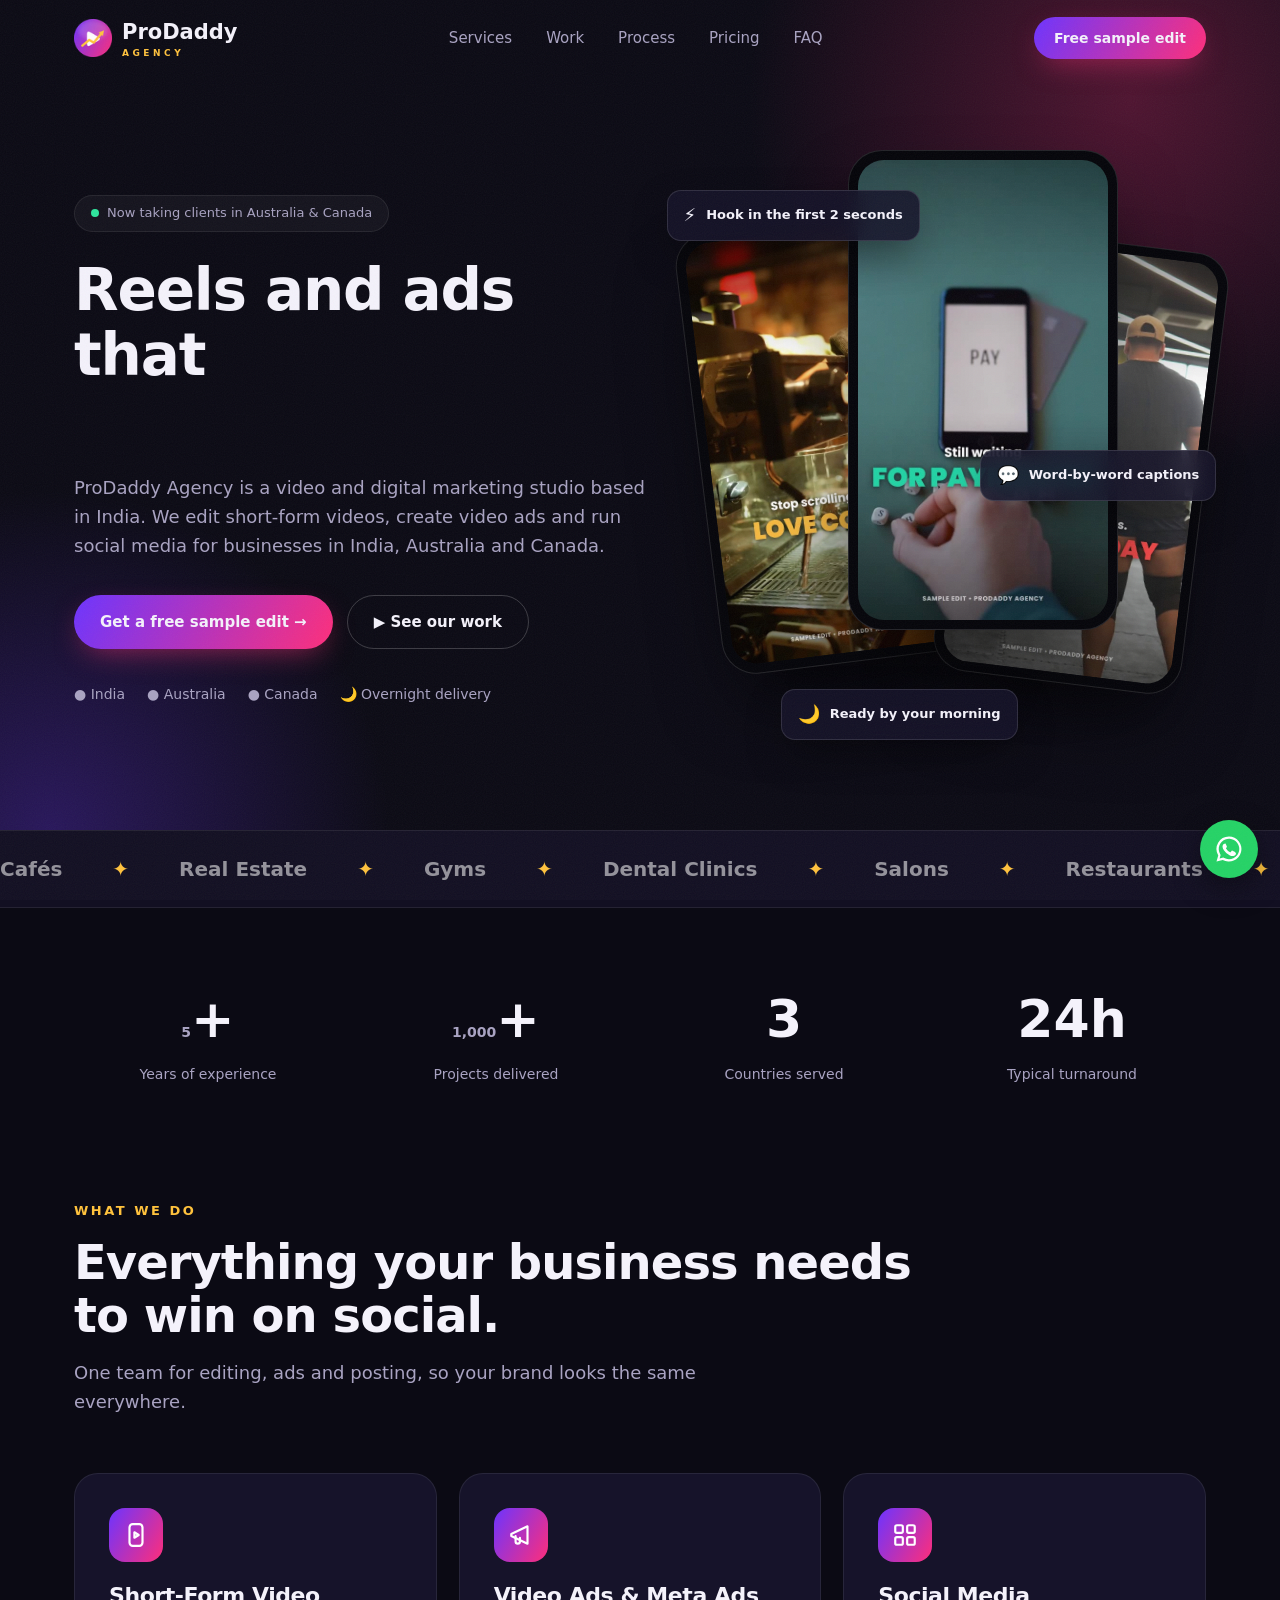
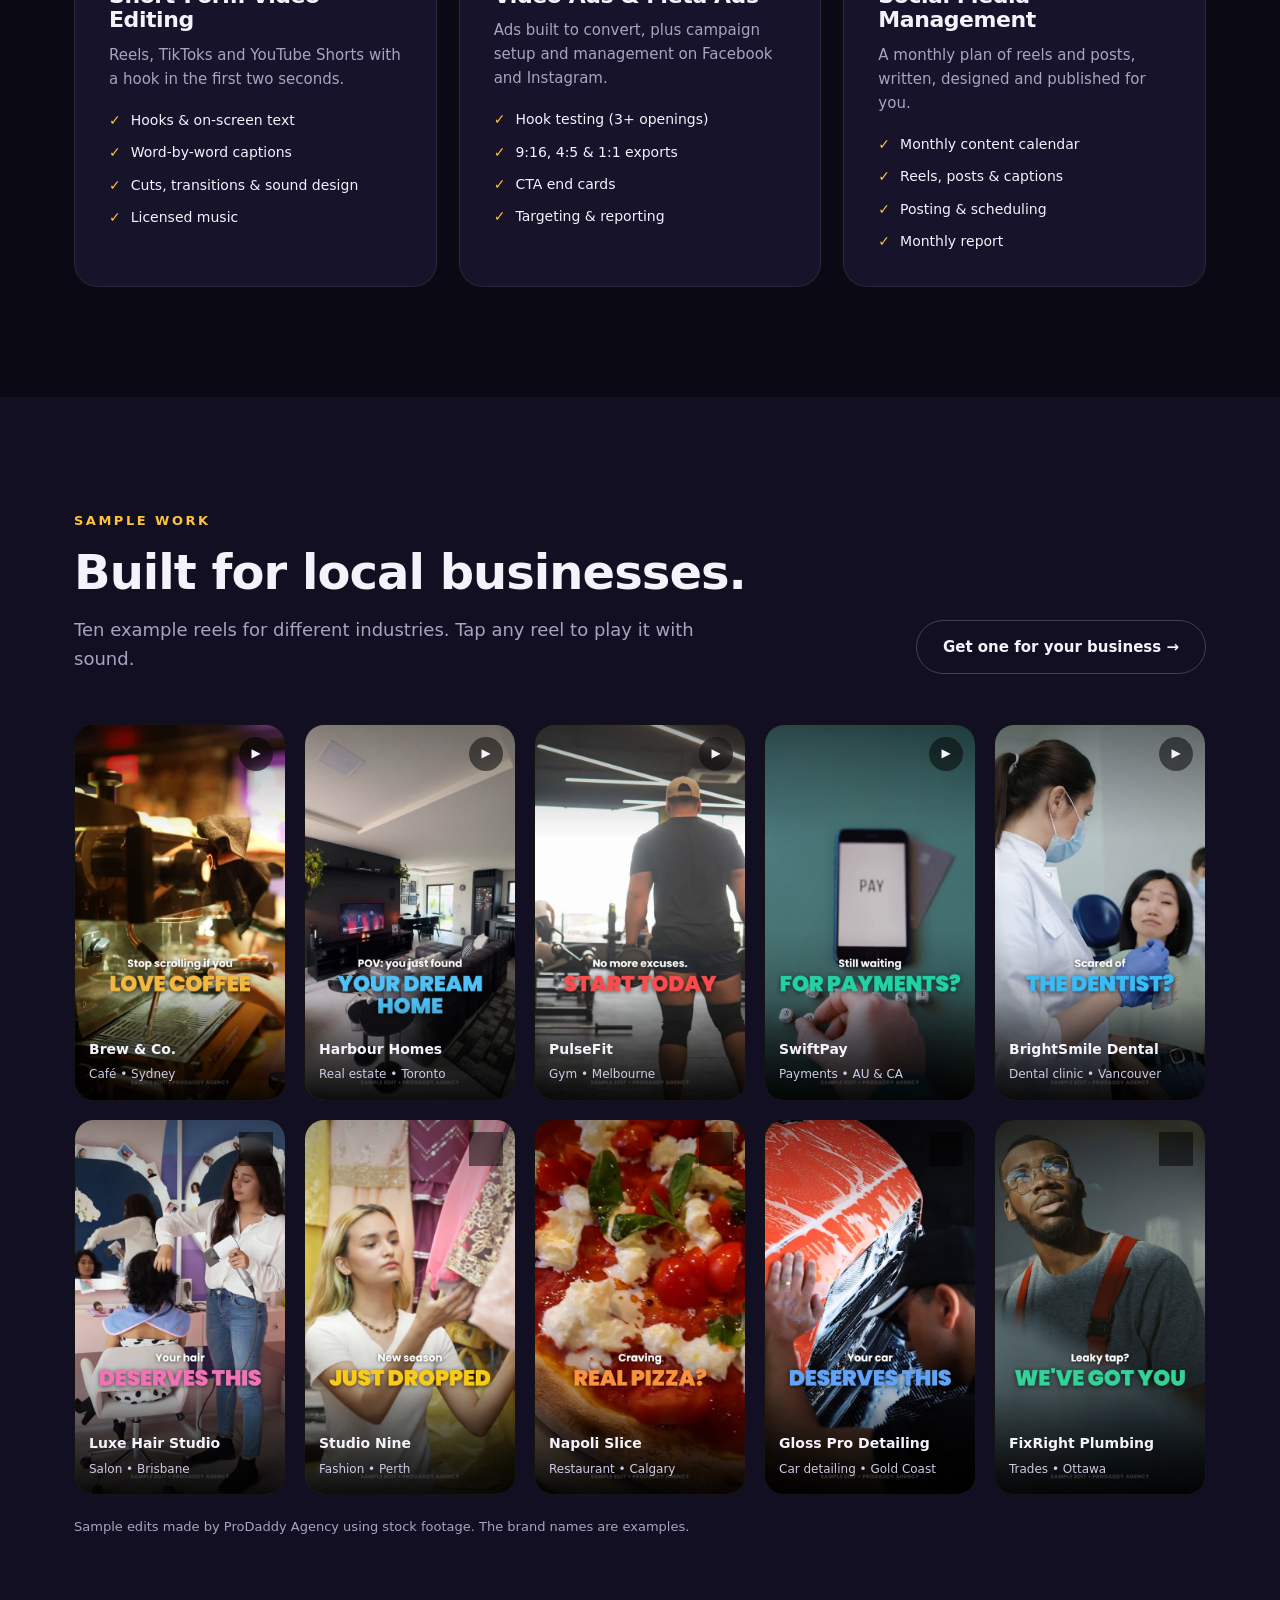
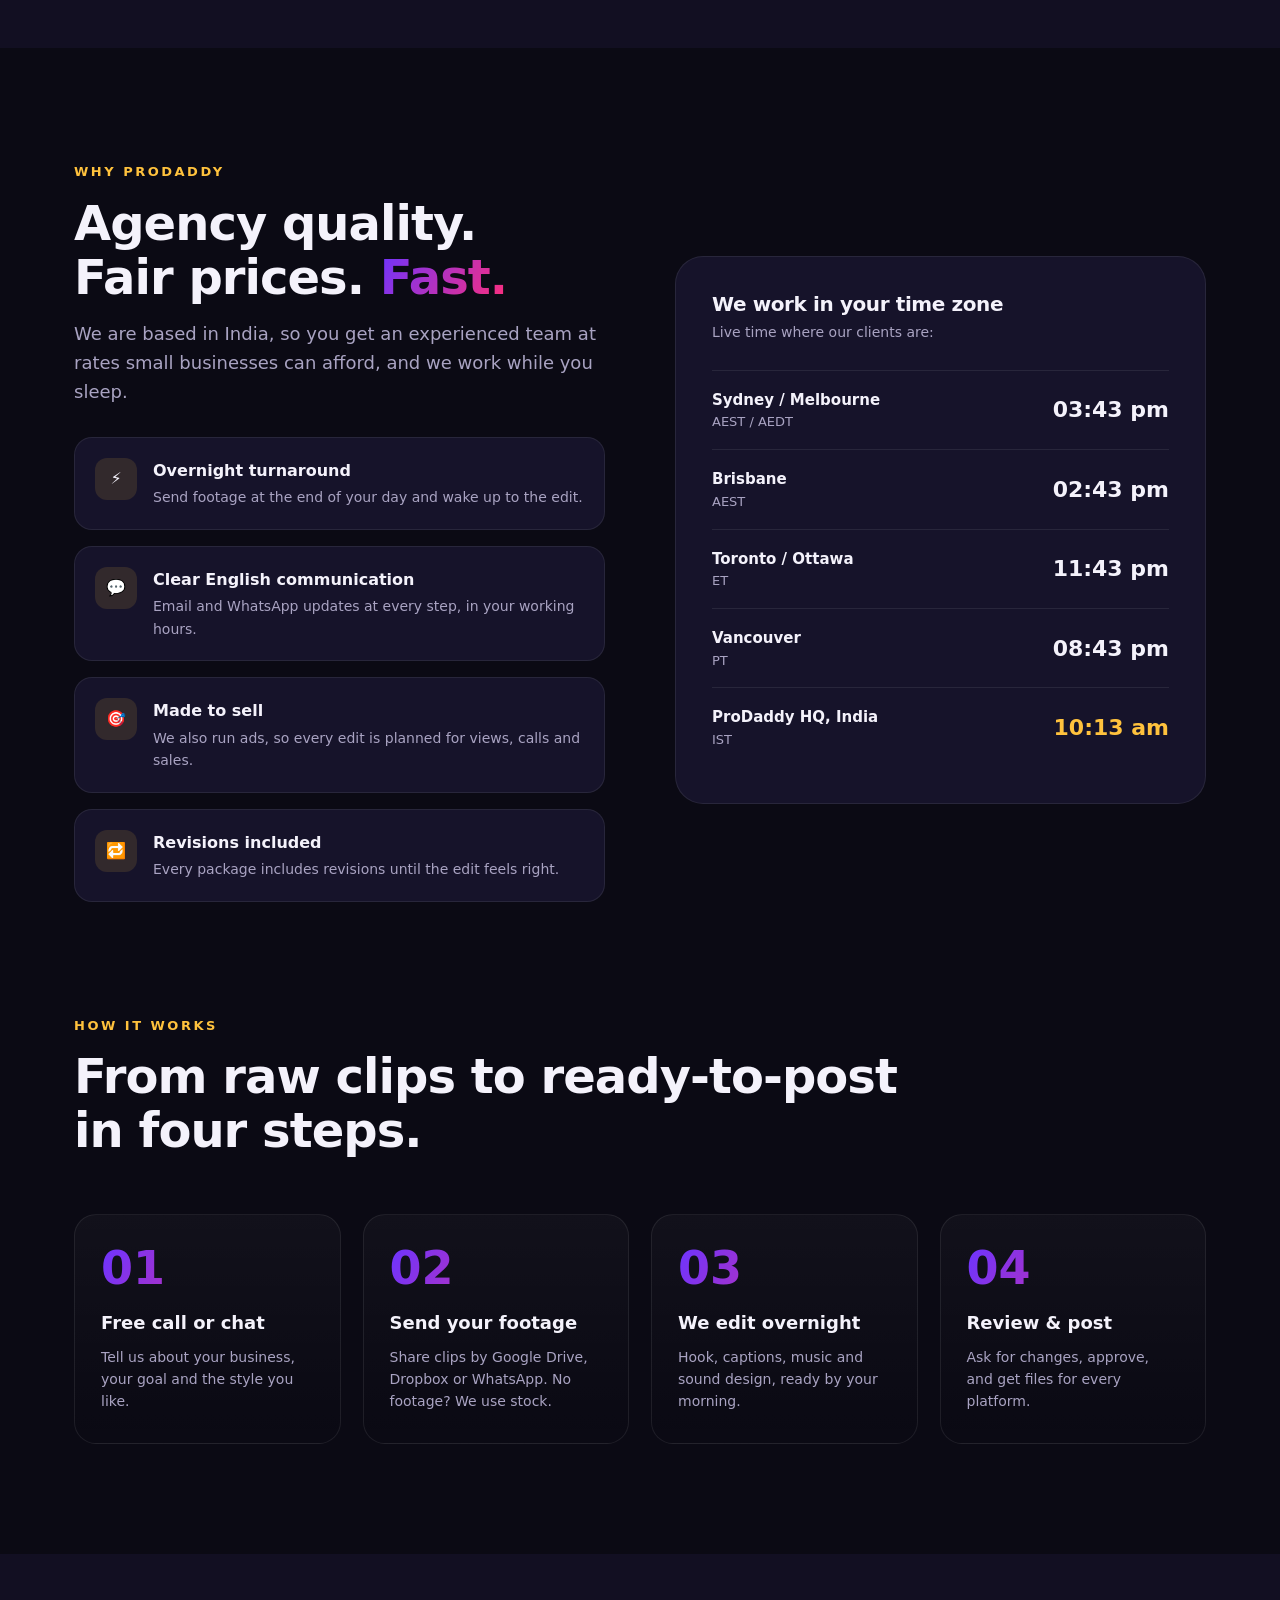
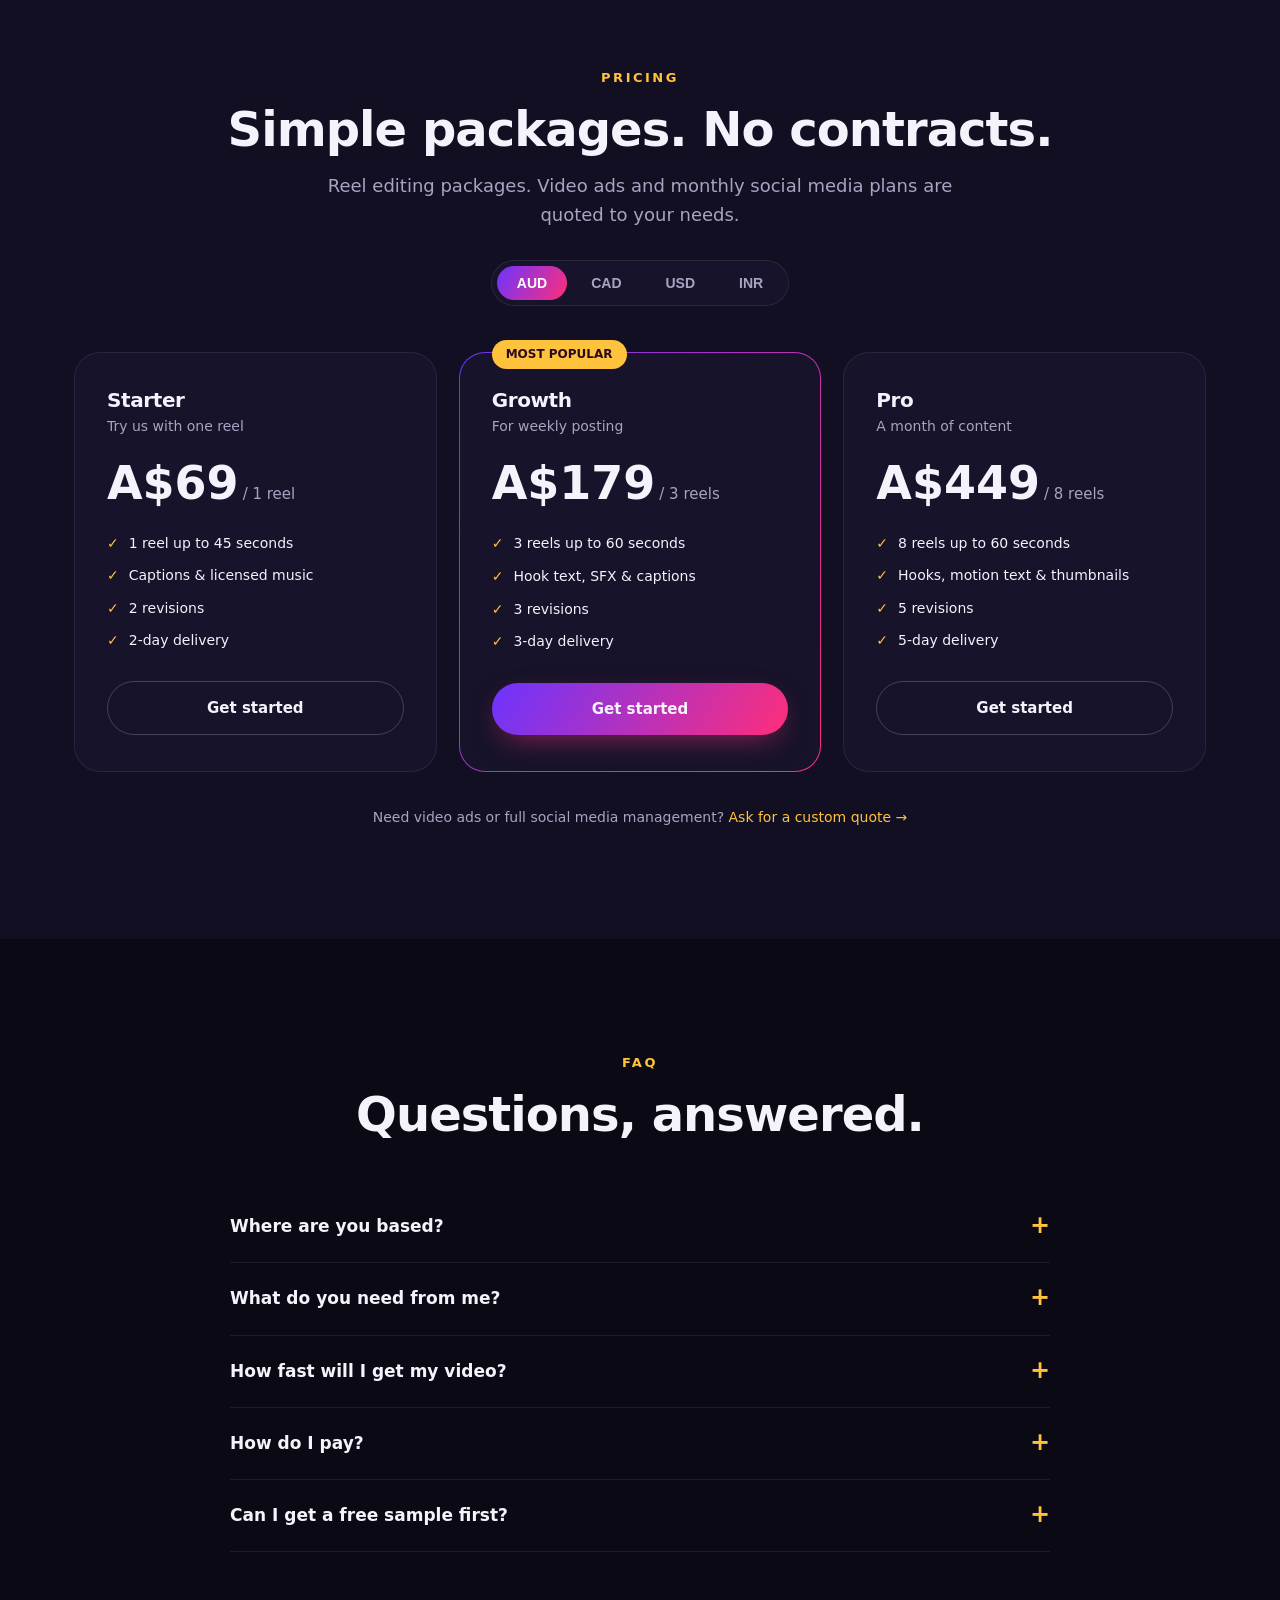
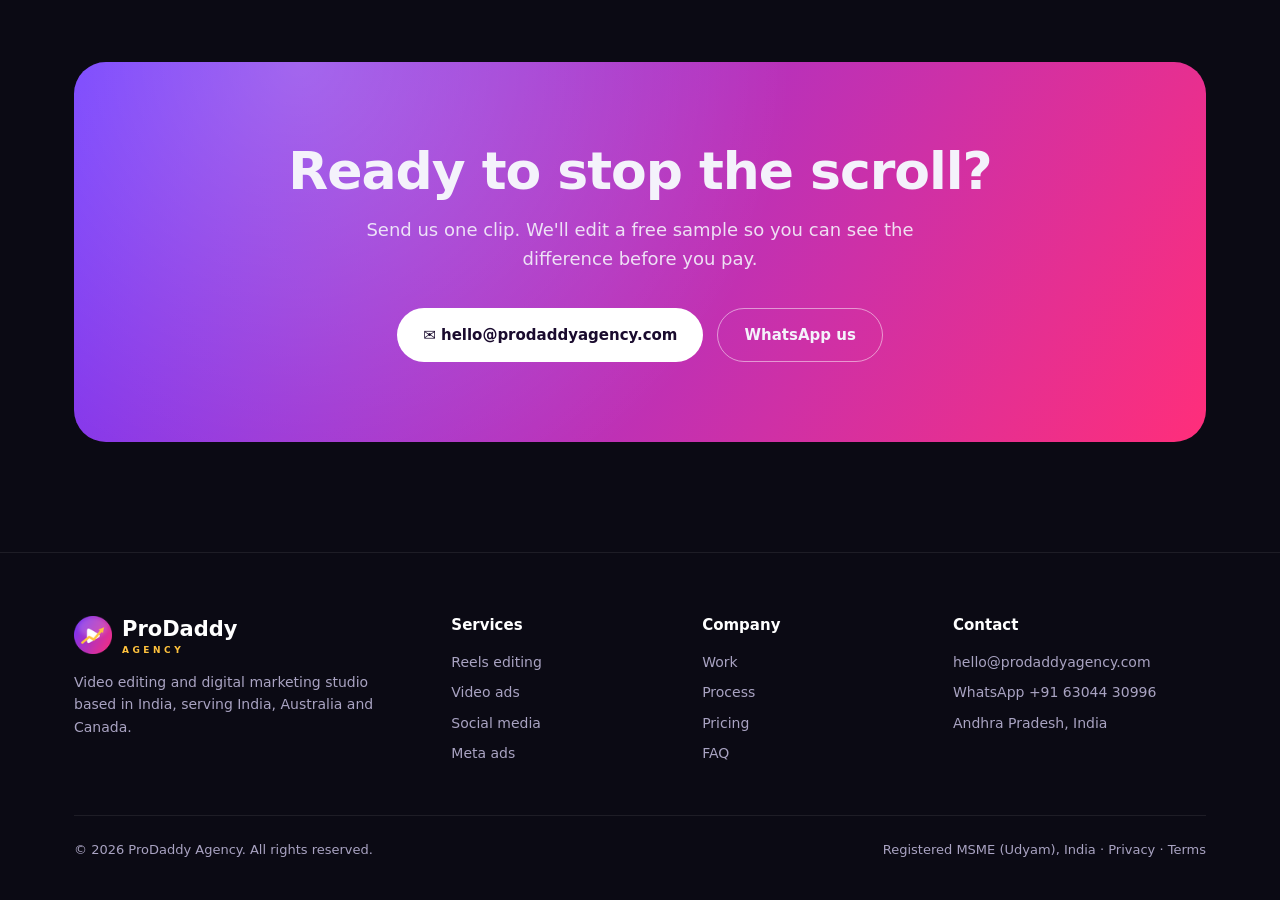
==== commit d5d5e0e0: "Add files via upload" ====
--- a/index.html
+++ b/index.html
@@ -17,13 +17,82 @@
   <meta http-equiv="Content-Security-Policy" content="default-src 'self'; script-src 'self'; style-src 'self' 'unsafe-inline' https://fonts.googleapis.com; font-src https://fonts.gstatic.com; img-src 'self' data:; media-src 'self'; connect-src 'self'; base-uri 'self'; form-action 'self'; object-src 'none'">
   <!-- Privacy: when a visitor clicks a link to another site, only our domain name is shared, never the full page address -->
   <meta name="referrer" content="strict-origin-when-cross-origin">
-  <title>ProDaddy Agency | Short-Form Video & Meta Ads Agency</title>
-  <meta name="description" content="ProDaddy Agency is an India-based video and digital marketing agency. Scroll-stopping Reels, TikToks, video ads and social media management for businesses in India, Australia and Canada.">
-
-  <!-- How the link looks when shared on WhatsApp, Facebook, LinkedIn -->
-  <meta property="og:title" content="ProDaddy Agency | Scroll-stopping Reels & Ads">
-  <meta property="og:description" content="Short-form video editing, video ads and social media management. India-based, serving India, Australia & Canada.">
-  <meta property="og:image" content="assets/images/og.jpg">
+  <!-- ===================== SEO (how Google shows this page) =====================
+       title       → the blue headline in Google results (keep under ~60 characters)
+       description → the grey text under it (keep under ~155 characters)
+       canonical   → tells Google the one official address of this page -->
+  <title>Reels Editing & Video Ads Agency | ProDaddy Agency</title>
+  <meta name="description" content="Scroll-stopping Reels, TikToks, YouTube Shorts and Meta video ads for businesses in Australia, Canada and India. Overnight delivery. Get a free sample edit.">
+  <link rel="canonical" href="https://prodaddyagency.com/">
+  <meta name="robots" content="index, follow, max-image-preview:large">
+  <meta name="theme-color" content="#0b0a14">
+
+  <!-- How the link looks when shared on WhatsApp, Facebook, LinkedIn, X (images need the full https address) -->
+  <meta property="og:type" content="website">
+  <meta property="og:site_name" content="ProDaddy Agency">
+  <meta property="og:url" content="https://prodaddyagency.com/">
+  <meta property="og:title" content="ProDaddy Agency | Scroll-stopping Reels & Video Ads">
+  <meta property="og:description" content="Short-form video editing, video ads and social media management for businesses in Australia, Canada and India. Free sample edit.">
+  <meta property="og:image" content="https://prodaddyagency.com/assets/images/og.jpg">
+  <meta property="og:locale" content="en_AU">
+  <meta name="twitter:card" content="summary_large_image">
+
+  <!-- Business details for Google (structured data). Google reads this to show our name, logo,
+       contact details, services and FAQ answers in search. It is information only, not a script. -->
+  <script type="application/ld+json">
+  {
+    "@context": "https://schema.org",
+    "@graph": [
+      {
+        "@type": "ProfessionalService",
+        "@id": "https://prodaddyagency.com/#business",
+        "name": "ProDaddy Agency",
+        "url": "https://prodaddyagency.com/",
+        "logo": "https://prodaddyagency.com/assets/images/logo.png",
+        "image": "https://prodaddyagency.com/assets/images/og.jpg",
+        "description": "India-based video editing and digital marketing agency. Reels, TikToks, YouTube Shorts, Meta video ads and social media management for businesses in India, Australia and Canada.",
+        "email": "hello@prodaddyagency.com",
+        "telephone": "+91-6304430996",
+        "priceRange": "$$",
+        "foundingDate": "2025",
+        "address": { "@type": "PostalAddress", "addressRegion": "Andhra Pradesh", "addressCountry": "IN" },
+        "areaServed": [
+          { "@type": "Country", "name": "Australia" },
+          { "@type": "Country", "name": "Canada" },
+          { "@type": "Country", "name": "India" }
+        ],
+        "knowsAbout": ["Short-form video editing", "Instagram Reels", "TikTok videos", "YouTube Shorts", "Video ads", "Meta ads", "Social media management"],
+        "hasOfferCatalog": {
+          "@type": "OfferCatalog",
+          "name": "Video and marketing services",
+          "itemListElement": [
+            { "@type": "Offer", "itemOffered": { "@type": "Service", "name": "Reels, TikTok and YouTube Shorts editing" } },
+            { "@type": "Offer", "itemOffered": { "@type": "Service", "name": "Video ads and Meta ads management" } },
+            { "@type": "Offer", "itemOffered": { "@type": "Service", "name": "Social media management" } }
+          ]
+        },
+        "sameAs": ["https://www.facebook.com/profile.php?id=61596355838595"]
+      },
+      {
+        "@type": "WebSite",
+        "@id": "https://prodaddyagency.com/#website",
+        "url": "https://prodaddyagency.com/",
+        "name": "ProDaddy Agency",
+        "publisher": { "@id": "https://prodaddyagency.com/#business" }
+      },
+      {
+        "@type": "FAQPage",
+        "mainEntity": [
+          { "@type": "Question", "name": "Where are you based?", "acceptedAnswer": { "@type": "Answer", "text": "ProDaddy Agency is based in Andhra Pradesh, India. We work with businesses in India, Australia and Canada, fully online." } },
+          { "@type": "Question", "name": "What do you need from me?", "acceptedAnswer": { "@type": "Answer", "text": "Your raw clips (phone footage is fine), your logo and brand colours, and any example video you like. We can also use licensed stock footage." } },
+          { "@type": "Question", "name": "How fast will I get my video?", "acceptedAnswer": { "@type": "Answer", "text": "Most single reels are delivered within 24 to 48 hours. Because of the time difference, footage sent in your evening is usually ready by your morning." } },
+          { "@type": "Question", "name": "How do I pay?", "acceptedAnswer": { "@type": "Answer", "text": "International clients can pay by card or bank transfer through our invoice, or order through our Fiverr and Upwork profiles. Indian clients can pay by UPI or bank transfer." } },
+          { "@type": "Question", "name": "Can I get a free sample first?", "acceptedAnswer": { "@type": "Answer", "text": "Yes. Send us one short clip and we will edit the first 10 to 15 seconds for free, so you can see our style before you pay." } }
+        ]
+      }
+    ]
+  }
+  </script>
 
   <link rel="icon" href="assets/images/favicon.png">
   <link rel="apple-touch-icon" href="assets/images/icon-192.png">
